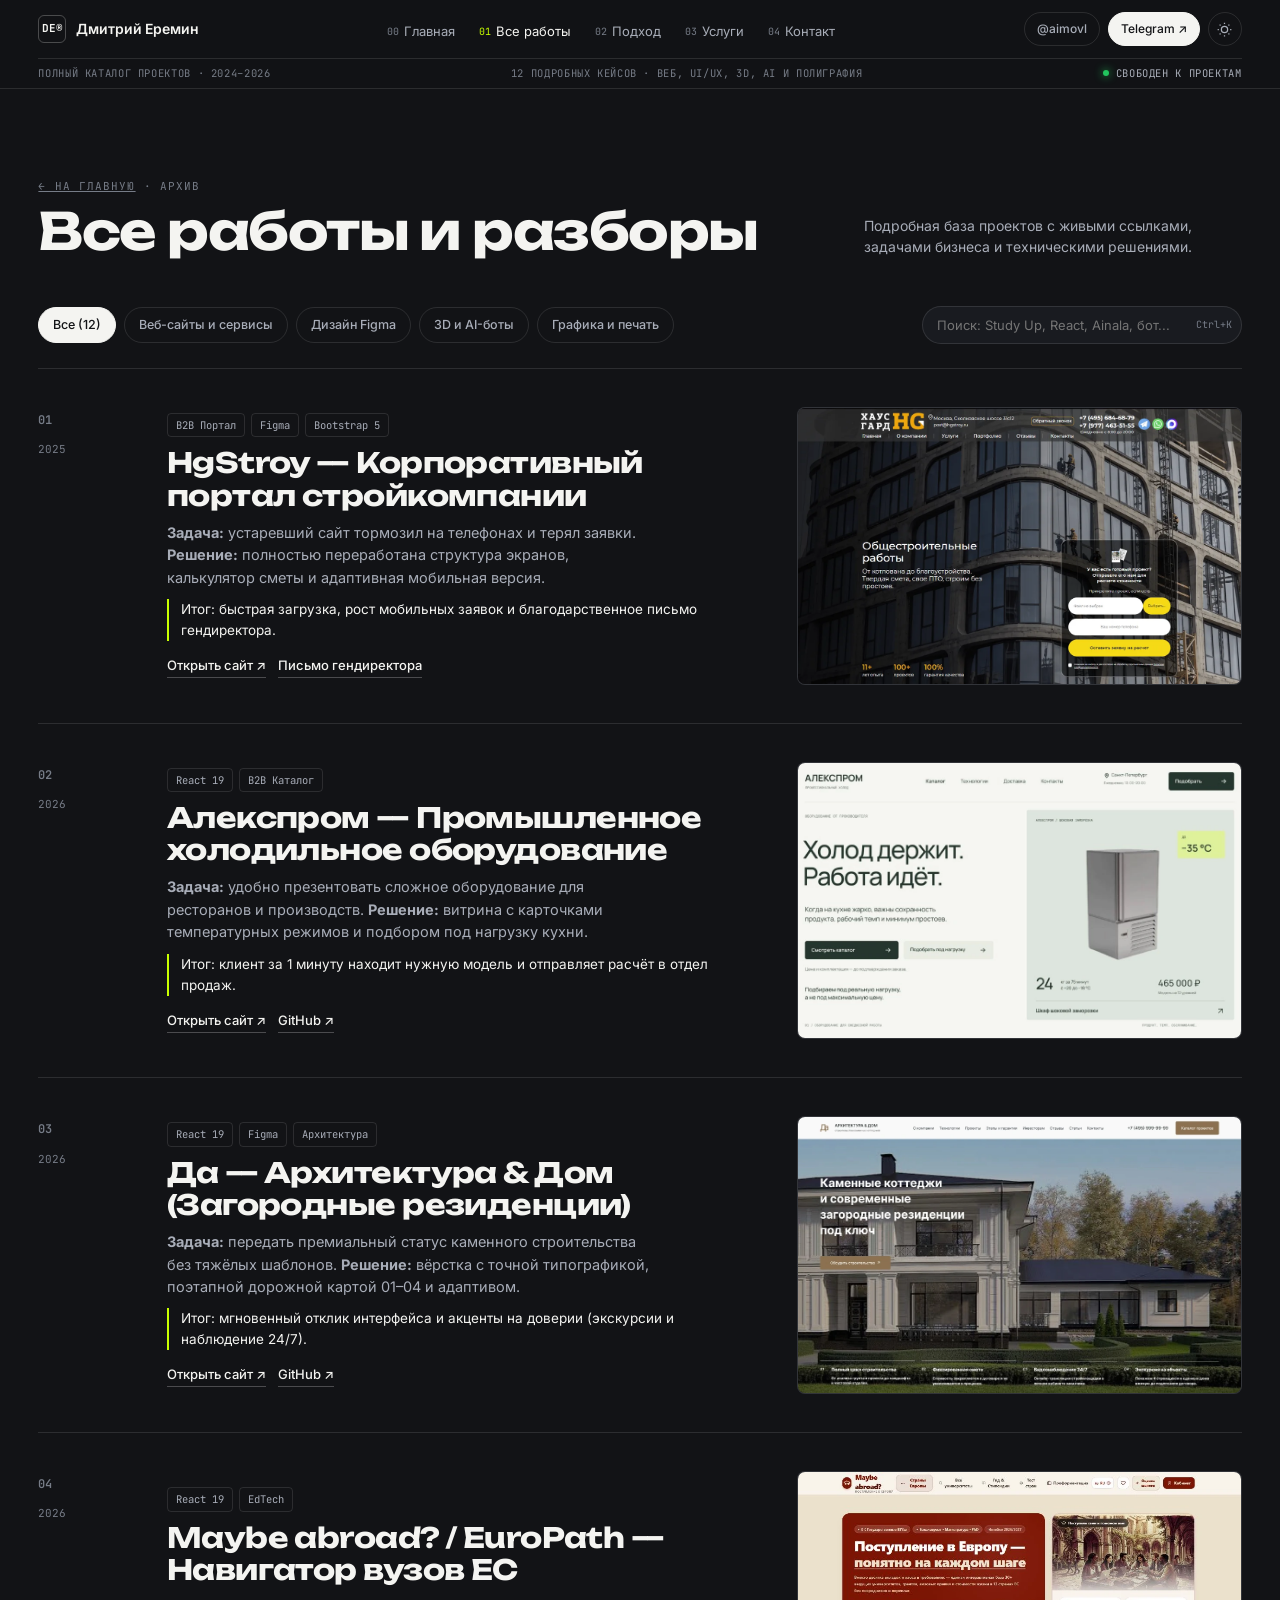
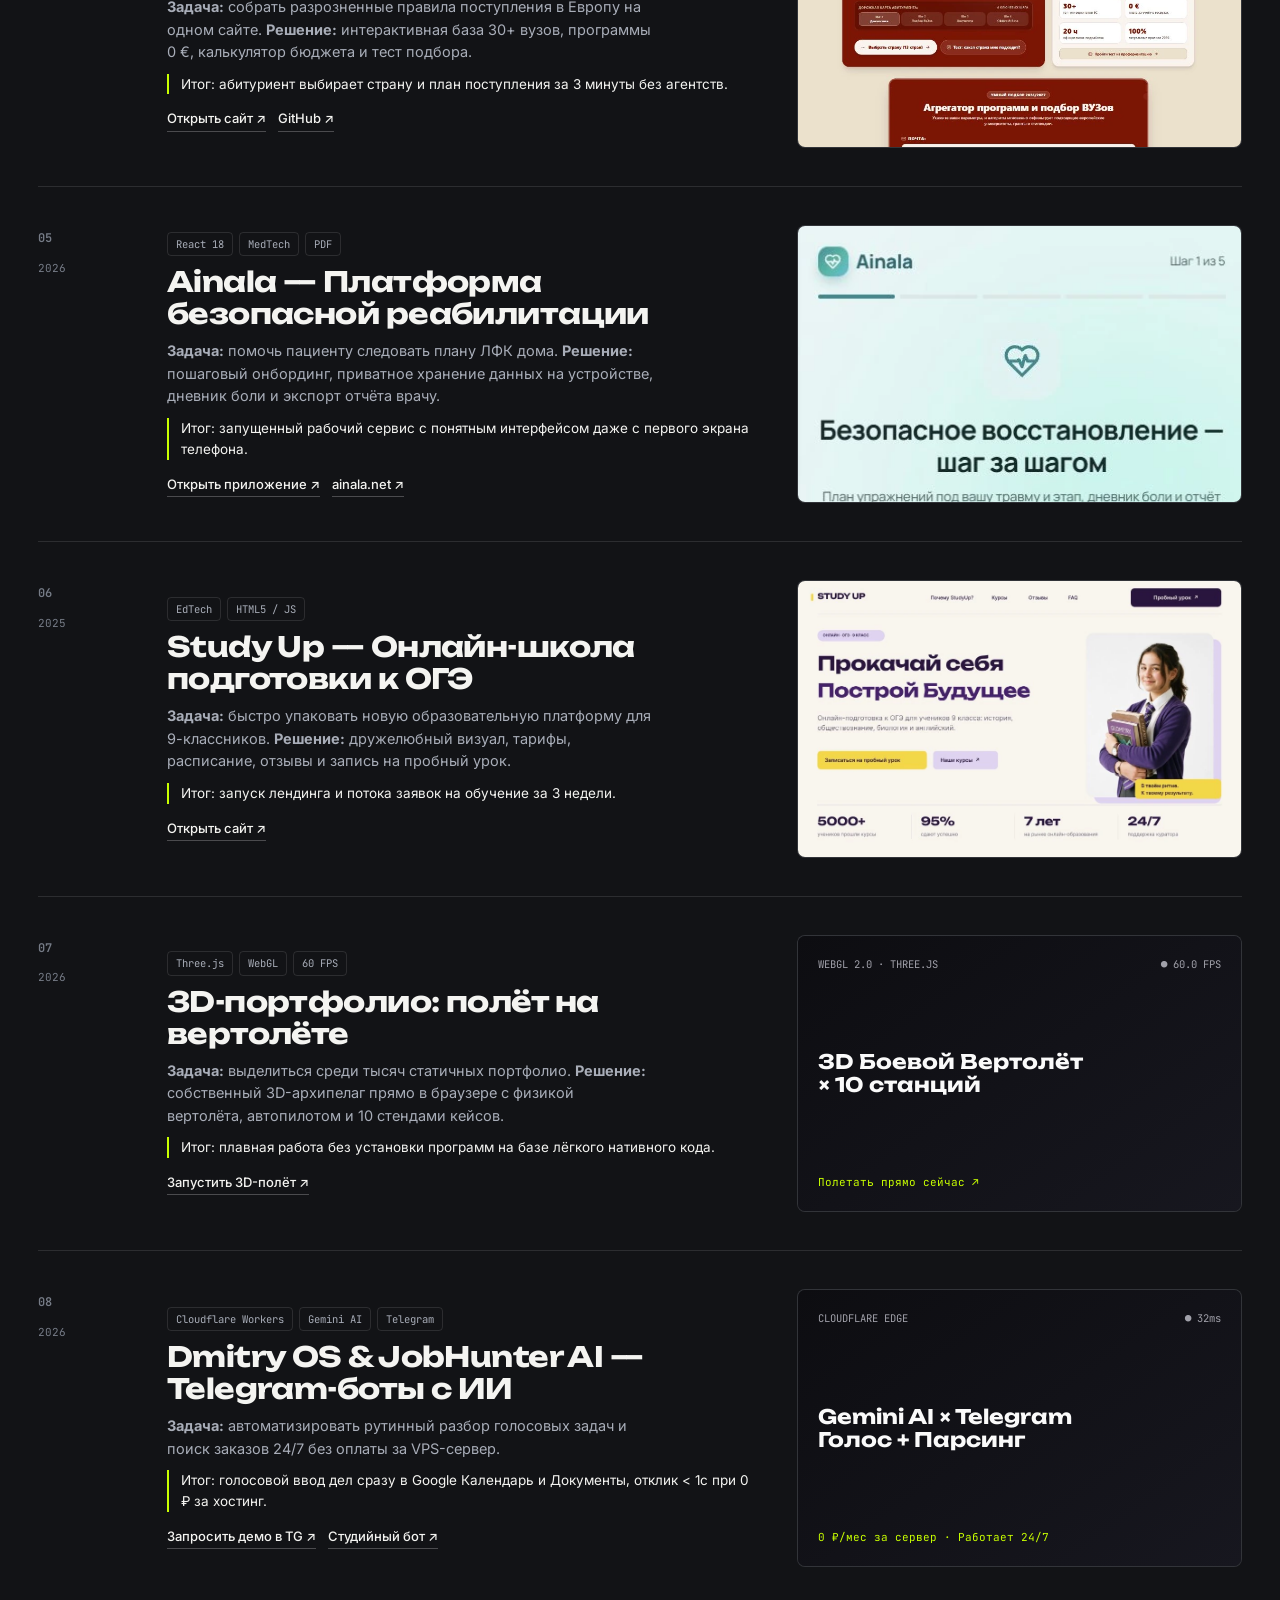
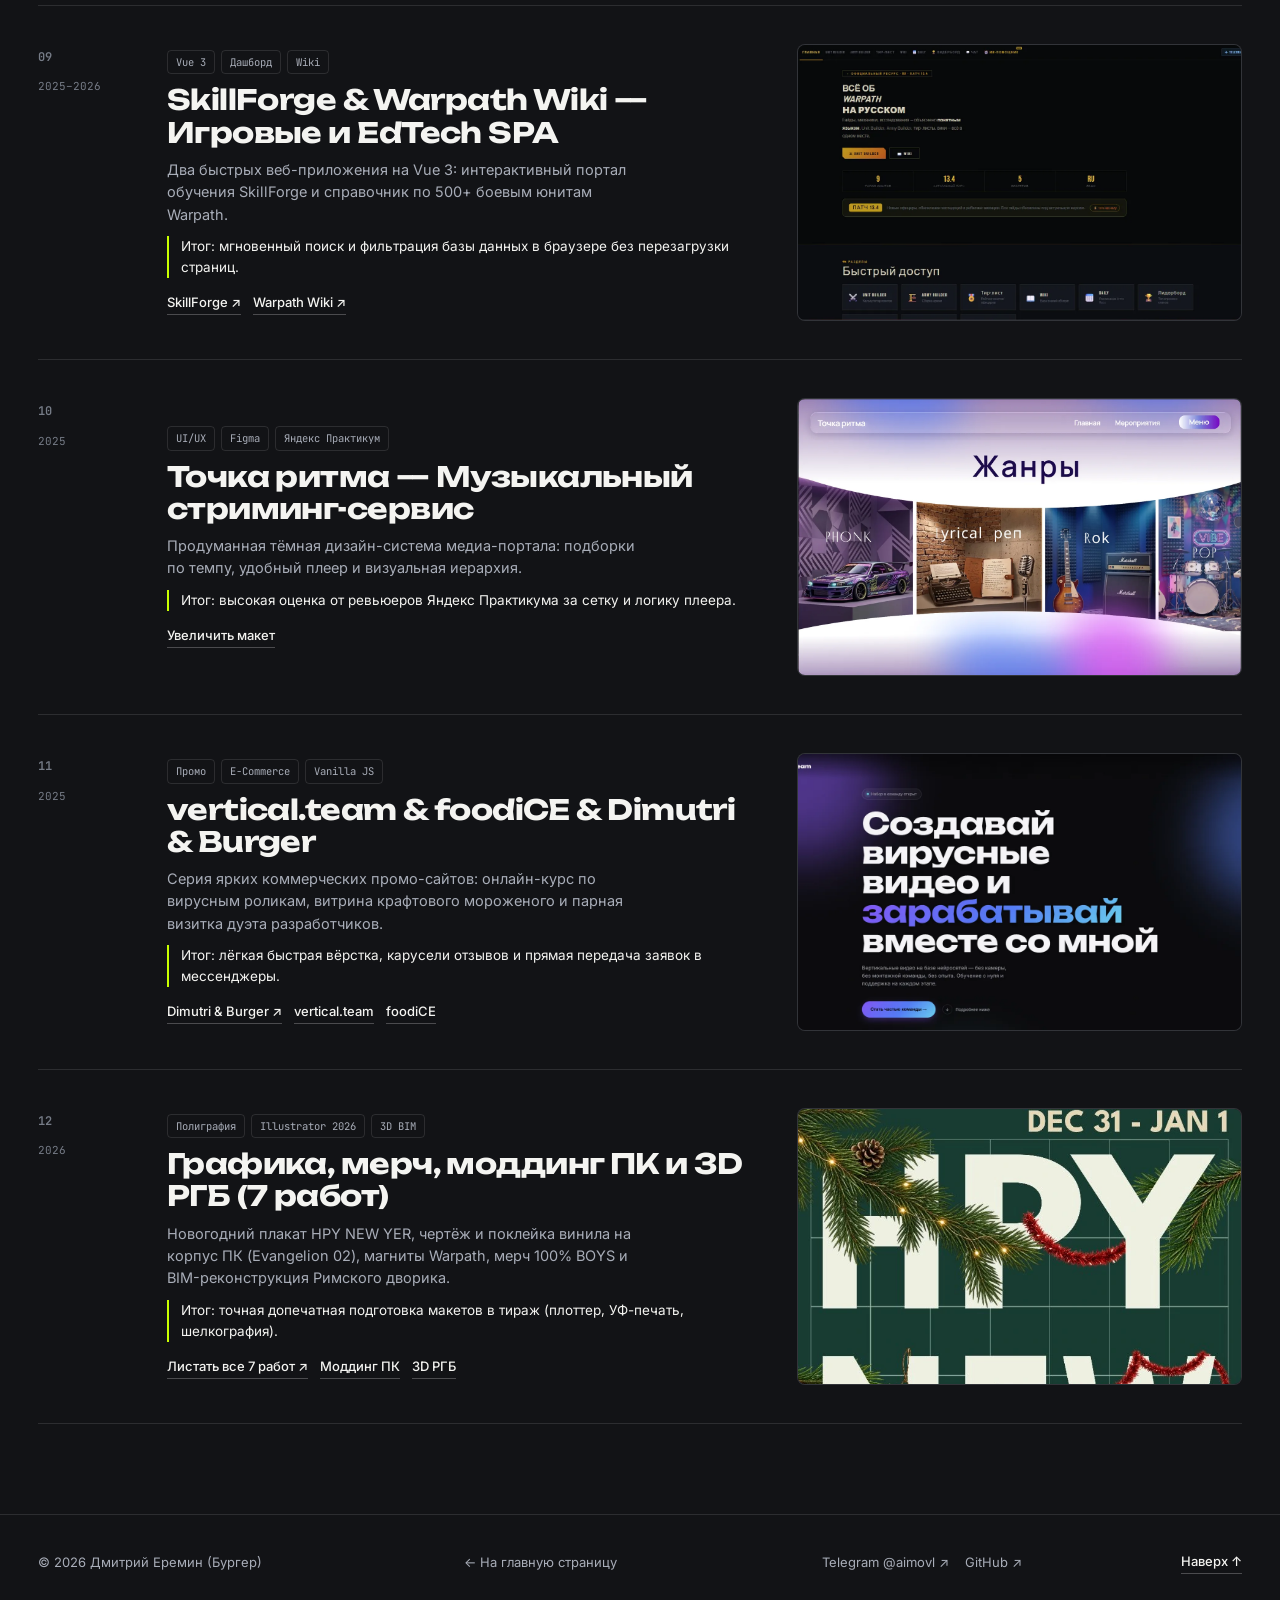
==== works.html @ 3488a788 "feat(v3.2): add works.html archive, fix print gallery pagination, update screenshots, hero portrait " ====
<!DOCTYPE html>
<html lang="ru" data-theme="dark">
<head>
  <meta charset="UTF-8" />
  <meta name="viewport" content="width=device-width, initial-scale=1.0" />
  <title>Все работы и разборы кейсов — Дмитрий Еремин (Бургер)</title>
  <meta name="description" content="Полный архив проектов Дмитрия Еремина: коммерческие сайты, сервисы на React 19 и Vue 3, 3D-портфолио на вертолёте, Telegram-боты, UI/UX в Figma и графика." />
  <meta name="robots" content="index, follow" />
  <link rel="canonical" href="https://228burger228.github.io/DmrytryEremin-PORTFOLIO-burger/works.html" />

  <link rel="icon" type="image/svg+xml" href="favicon.svg" />
  <link rel="preconnect" href="https://fonts.googleapis.com" />
  <link rel="preconnect" href="https://fonts.gstatic.com" crossorigin />
  <link href="https://fonts.googleapis.com/css2?family=Inter:wght@400;500;600;700&family=JetBrains+Mono:wght@400;500;700&family=Unbounded:wght@500;600;700;800&display=swap" rel="stylesheet" />

  <link rel="stylesheet" href="css/tokens.css" />
  <link rel="stylesheet" href="css/base.css" />
  <link rel="stylesheet" href="css/components.css" />
  <link rel="stylesheet" href="css/sections.css" />
</head>
<body>
  <a href="#main-content" class="skip-link">Перейти к проектам</a>

  <header class="site-header">
    <div class="container">
      <div class="header-row-main">
        <a href="index.html" class="brand" aria-label="Дмитрий Еремин — На главную">
          <span class="brand-mark" aria-hidden="true">DE®</span>
          <span>Дмитрий Еремин</span>
        </a>

        <nav aria-label="Навигация архива">
          <ul class="nav-list" id="nav-list" data-open="false">
            <li><a href="index.html" class="nav-link"><span class="nav-link-idx">00</span>Главная</a></li>
            <li><a href="works.html" class="nav-link active"><span class="nav-link-idx">01</span>Все работы</a></li>
            <li><a href="index.html#approach" class="nav-link"><span class="nav-link-idx">02</span>Подход</a></li>
            <li><a href="index.html#formats" class="nav-link"><span class="nav-link-idx">03</span>Услуги</a></li>
            <li><a href="index.html#contact" class="nav-link"><span class="nav-link-idx">04</span>Контакт</a></li>
          </ul>
        </nav>

        <div class="header-actions">
          <button type="button" class="pill-btn" data-copy="@aimovl" data-toast="Telegram @aimovl скопирован" aria-label="Скопировать Telegram @aimovl">
            <span>@aimovl</span>
          </button>
          <a href="https://t.me/aimovl" target="_blank" rel="noopener noreferrer" class="pill-btn pill-btn--solid pill-btn--tg">
            <span>Telegram ↗</span>
          </a>
          <button type="button" id="theme-toggle" class="theme-toggle" aria-label="Переключить тему"></button>
          <button type="button" id="menu-toggle" class="menu-toggle" aria-label="Меню" aria-expanded="false" aria-controls="nav-list">
            <svg width="18" height="18" viewBox="0 0 24 24" fill="none" stroke="currentColor" stroke-width="2" aria-hidden="true"><line x1="3" y1="8" x2="21" y2="8"/><line x1="3" y1="16" x2="21" y2="16"/></svg>
          </button>
        </div>
      </div>

      <div class="header-row-meta" aria-hidden="true">
        <span>Полный каталог проектов · 2024–2026</span>
        <span class="header-meta-hide-sm">12 подробных кейсов · Веб, UI/UX, 3D, AI и полиграфия</span>
        <span class="meta-status"><span class="live-dot"></span>Свободен к проектам</span>
      </div>
    </div>
    <div class="scroll-progress" id="scroll-progress" aria-hidden="true"></div>
  </header>

  <main id="main-content">
    <section class="sec" aria-labelledby="archive-title">
      <div class="container">
        <div class="sec-head">
          <div>
            <span class="sec-eyebrow"><a href="index.html" style="text-decoration: underline;">← На главную</a> · Архив</span>
            <h1 id="archive-title" class="sec-title">Все работы и разборы</h1>
          </div>
          <p class="sec-note">Подробная база проектов с живыми ссылками, задачами бизнеса и техническими решениями.</p>
        </div>

        <div class="cases-controls">
          <div class="filter-bar" role="tablist" aria-label="Фильтр кейсов">
            <button type="button" class="filter-btn active" data-filter="all" role="tab" aria-selected="true">Все (12)</button>
            <button type="button" class="filter-btn" data-filter="web" role="tab" aria-selected="false">Веб-сайты и сервисы</button>
            <button type="button" class="filter-btn" data-filter="ui" role="tab" aria-selected="false">Дизайн Figma</button>
            <button type="button" class="filter-btn" data-filter="ai" role="tab" aria-selected="false">3D и AI-боты</button>
            <button type="button" class="filter-btn" data-filter="print" role="tab" aria-selected="false">Графика и печать</button>
          </div>

          <search class="search-wrap">
            <input type="search" id="case-search" class="search-input" placeholder="Поиск: Study Up, React, Ainala, бот..." aria-label="Поиск по архиву работ" />
            <span class="search-kbd" aria-hidden="true">Ctrl+K</span>
          </search>
        </div>

        <div class="cases-list" id="cases-list">

          <!-- 01 -->
          <article class="case-row" data-cat="web ui">
            <div class="case-num-col"><span class="case-index">01</span><span class="case-year">2025</span></div>
            <div class="case-info">
              <div class="case-badges"><span class="case-tag">B2B Портал</span><span class="case-tag">Figma</span><span class="case-tag">Bootstrap 5</span></div>
              <h2 class="case-title">HgStroy — Корпоративный портал стройкомпании</h2>
              <p class="case-summary"><strong>Задача:</strong> устаревший сайт тормозил на телефонах и терял заявки. <strong>Решение:</strong> полностью переработана структура экранов, калькулятор сметы и адаптивная мобильная версия.</p>
              <p class="case-result">Итог: быстрая загрузка, рост мобильных заявок и благодарственное письмо гендиректора.</p>
              <div class="case-links">
                <a href="https://smr.hgstroy.ru/index.html" target="_blank" rel="noopener noreferrer" class="case-link">Открыть сайт ↗</a>
                <button type="button" class="case-link" data-preview="assets/img/hgstroyblag.webp" data-preview-fallback="assets/img/hgstroyblag.png" data-preview-title="Благодарственное письмо — ООО «Хаус Гард»">Письмо гендиректора</button>
              </div>
            </div>
            <div class="case-media">
              <button type="button" class="case-media-btn" data-preview="assets/img/hgstroy.webp" data-preview-title="HgStroy — B2B Портал"><img src="assets/img/hgstroy.webp" width="1400" height="725" alt="HgStroy" loading="lazy" /></button>
            </div>
          </article>

          <!-- 02 -->
          <article class="case-row" data-cat="web ui">
            <div class="case-num-col"><span class="case-index">02</span><span class="case-year">2026</span></div>
            <div class="case-info">
              <div class="case-badges"><span class="case-tag">React 19</span><span class="case-tag">B2B Каталог</span></div>
              <h2 class="case-title">Алекспром — Промышленное холодильное оборудование</h2>
              <p class="case-summary"><strong>Задача:</strong> удобно презентовать сложное оборудование для ресторанов и производств. <strong>Решение:</strong> витрина с карточками температурных режимов и подбором под нагрузку кухни.</p>
              <p class="case-result">Итог: клиент за 1 минуту находит нужную модель и отправляет расчёт в отдел продаж.</p>
              <div class="case-links">
                <a href="https://228burger228.github.io/Frost/docs/" target="_blank" rel="noopener noreferrer" class="case-link">Открыть сайт ↗</a>
                <a href="https://github.com/228burger228/Frost" target="_blank" rel="noopener noreferrer" class="case-link">GitHub ↗</a>
              </div>
            </div>
            <div class="case-media">
              <button type="button" class="case-media-btn" data-preview="assets/img/frosTscrin.webp" data-preview-title="Алекспром"><img src="assets/img/frosTscrin.webp" width="1024" height="600" alt="Алекспром" loading="lazy" /></button>
            </div>
          </article>

          <!-- 03 -->
          <article class="case-row" data-cat="web ui">
            <div class="case-num-col"><span class="case-index">03</span><span class="case-year">2026</span></div>
            <div class="case-info">
              <div class="case-badges"><span class="case-tag">React 19</span><span class="case-tag">Figma</span><span class="case-tag">Архитектура</span></div>
              <h2 class="case-title">Да — Архитектура &amp; Дом (Загородные резиденции)</h2>
              <p class="case-summary"><strong>Задача:</strong> передать премиальный статус каменного строительства без тяжёлых шаблонов. <strong>Решение:</strong> вёрстка с точной типографикой, поэтапной дорожной картой 01–04 и адаптивом.</p>
              <p class="case-result">Итог: мгновенный отклик интерфейса и акценты на доверии (экскурсии и наблюдение 24/7).</p>
              <div class="case-links">
                <a href="https://228burger228.github.io/cottedj/" target="_blank" rel="noopener noreferrer" class="case-link">Открыть сайт ↗</a>
                <a href="https://github.com/228burger228/cottedj" target="_blank" rel="noopener noreferrer" class="case-link">GitHub ↗</a>
              </div>
            </div>
            <div class="case-media">
              <button type="button" class="case-media-btn" data-preview="assets/img/cottedj.webp" data-preview-title="Да — Архитектура и Дом"><img src="assets/img/cottedj.webp" width="1024" height="655" alt="Да Архитектура и Дом" loading="lazy" /></button>
            </div>
          </article>

          <!-- 04 -->
          <article class="case-row" data-cat="web ui">
            <div class="case-num-col"><span class="case-index">04</span><span class="case-year">2026</span></div>
            <div class="case-info">
              <div class="case-badges"><span class="case-tag">React 19</span><span class="case-tag">EdTech</span></div>
              <h2 class="case-title">Maybe abroad? / EuroPath — Навигатор вузов ЕС</h2>
              <p class="case-summary"><strong>Задача:</strong> собрать разрозненные правила поступления в Европу на одном сайте. <strong>Решение:</strong> интерактивная база 30+ вузов, программы 0 €, калькулятор бюджета и тест подбора.</p>
              <p class="case-result">Итог: абитуриент выбирает страну и план поступления за 3 минуты без агентств.</p>
              <div class="case-links">
                <a href="https://228burger228.github.io/school-333/docs/index.html" target="_blank" rel="noopener noreferrer" class="case-link">Открыть сайт ↗</a>
                <a href="https://github.com/228burger228/school-333" target="_blank" rel="noopener noreferrer" class="case-link">GitHub ↗</a>
              </div>
            </div>
            <div class="case-media">
              <button type="button" class="case-media-btn" data-preview="assets/img/europath.webp" data-preview-title="Maybe abroad? / EuroPath"><img src="assets/img/europath.webp" width="1024" height="520" alt="EuroPath" loading="lazy" /></button>
            </div>
          </article>

          <!-- 05 -->
          <article class="case-row" data-cat="web">
            <div class="case-num-col"><span class="case-index">05</span><span class="case-year">2026</span></div>
            <div class="case-info">
              <div class="case-badges"><span class="case-tag">React 18</span><span class="case-tag">MedTech</span><span class="case-tag">PDF</span></div>
              <h2 class="case-title">Ainala — Платформа безопасной реабилитации</h2>
              <p class="case-summary"><strong>Задача:</strong> помочь пациенту следовать плану ЛФК дома. <strong>Решение:</strong> пошаговый онбординг, приватное хранение данных на устройстве, дневник боли и экспорт отчёта врачу.</p>
              <p class="case-result">Итог: запущенный рабочий сервис с понятным интерфейсом даже с первого экрана телефона.</p>
              <div class="case-links">
                <a href="https://ainala.net/docs/index.html" target="_blank" rel="noopener noreferrer" class="case-link">Открыть приложение ↗</a>
                <a href="https://ainala.net" target="_blank" rel="noopener noreferrer" class="case-link">ainala.net ↗</a>
              </div>
            </div>
            <div class="case-media">
              <button type="button" class="case-media-btn" data-preview="assets/img/ainala.webp" data-preview-title="Ainala"><img src="assets/img/ainala.webp" width="439" height="875" alt="Ainala" loading="lazy" /></button>
            </div>
          </article>

          <!-- 06 -->
          <article class="case-row" data-cat="web ui">
            <div class="case-num-col"><span class="case-index">06</span><span class="case-year">2025</span></div>
            <div class="case-info">
              <div class="case-badges"><span class="case-tag">EdTech</span><span class="case-tag">HTML5 / JS</span></div>
              <h2 class="case-title">Study Up — Онлайн-школа подготовки к ОГЭ</h2>
              <p class="case-summary"><strong>Задача:</strong> быстро упаковать новую образовательную платформу для 9-классников. <strong>Решение:</strong> дружелюбный визуал, тарифы, расписание, отзывы и запись на пробный урок.</p>
              <p class="case-result">Итог: запуск лендинга и потока заявок на обучение за 3 недели.</p>
              <div class="case-links">
                <a href="https://228burger228.github.io/StudyUp/index.html" target="_blank" rel="noopener noreferrer" class="case-link">Открыть сайт ↗</a>
              </div>
            </div>
            <div class="case-media">
              <button type="button" class="case-media-btn" data-preview="assets/img/studyup.webp" data-preview-title="Study Up — Онлайн-школа"><img src="assets/img/studyup.webp" width="1024" height="609" alt="Study Up" loading="lazy" /></button>
            </div>
          </article>

          <!-- 07 -->
          <article class="case-row" data-cat="ai web">
            <div class="case-num-col"><span class="case-index">07</span><span class="case-year">2026</span></div>
            <div class="case-info">
              <div class="case-badges"><span class="case-tag">Three.js</span><span class="case-tag">WebGL</span><span class="case-tag">60 FPS</span></div>
              <h2 class="case-title">3D-портфолио: полёт на вертолёте</h2>
              <p class="case-summary"><strong>Задача:</strong> выделиться среди тысяч статичных портфолио. <strong>Решение:</strong> собственный 3D-архипелаг прямо в браузере с физикой вертолёта, автопилотом и 10 стендами кейсов.</p>
              <p class="case-result">Итог: плавная работа без установки программ на базе лёгкого нативного кода.</p>
              <div class="case-links">
                <a href="https://228burger228.github.io/Game-portfolio/" target="_blank" rel="noopener noreferrer" class="case-link">Запустить 3D-полёт ↗</a>
              </div>
            </div>
            <div class="case-media">
              <a href="https://228burger228.github.io/Game-portfolio/" target="_blank" rel="noopener noreferrer" class="case-spec-card">
                <div class="case-spec-head"><span>WEBGL 2.0 · THREE.JS</span><span>● 60.0 FPS</span></div>
                <div class="case-spec-main">3D Боевой Вертолёт<br>× 10 станций</div>
                <div class="case-spec-foot">Полетать прямо сейчас ↗</div>
              </a>
            </div>
          </article>

          <!-- 08 -->
          <article class="case-row" data-cat="ai">
            <div class="case-num-col"><span class="case-index">08</span><span class="case-year">2026</span></div>
            <div class="case-info">
              <div class="case-badges"><span class="case-tag">Cloudflare Workers</span><span class="case-tag">Gemini AI</span><span class="case-tag">Telegram</span></div>
              <h2 class="case-title">Dmitry OS &amp; JobHunter AI — Telegram-боты с ИИ</h2>
              <p class="case-summary"><strong>Задача:</strong> автоматизировать рутинный разбор голосовых задач и поиск заказов 24/7 без оплаты за VPS-сервер.</p>
              <p class="case-result">Итог: голосовой ввод дел сразу в Google Календарь и Документы, отклик &lt; 1с при 0 ₽ за хостинг.</p>
              <div class="case-links">
                <a href="https://t.me/aimovl" target="_blank" rel="noopener noreferrer" class="case-link">Запросить демо в TG ↗</a>
                <a href="https://t.me/dmitryB_studio_bot" target="_blank" rel="noopener noreferrer" class="case-link">Студийный бот ↗</a>
              </div>
            </div>
            <div class="case-media">
              <div class="case-spec-card">
                <div class="case-spec-head"><span>CLOUDFLARE EDGE</span><span>● 32ms</span></div>
                <div class="case-spec-main">Gemini AI × Telegram<br>Голос + Парсинг</div>
                <div class="case-spec-foot">0 ₽/мес за сервер · Работает 24/7</div>
              </div>
            </div>
          </article>

          <!-- 09 -->
          <article class="case-row" data-cat="web">
            <div class="case-num-col"><span class="case-index">09</span><span class="case-year">2025–2026</span></div>
            <div class="case-info">
              <div class="case-badges"><span class="case-tag">Vue 3</span><span class="case-tag">Дашборд</span><span class="case-tag">Wiki</span></div>
              <h2 class="case-title">SkillForge &amp; Warpath Wiki — Игровые и EdTech SPA</h2>
              <p class="case-summary">Два быстрых веб-приложения на Vue 3: интерактивный портал обучения SkillForge и справочник по 500+ боевым юнитам Warpath.</p>
              <p class="case-result">Итог: мгновенный поиск и фильтрация базы данных в браузере без перезагрузки страниц.</p>
              <div class="case-links">
                <a href="https://228burger228.github.io/SkillForge/" target="_blank" rel="noopener noreferrer" class="case-link">SkillForge ↗</a>
                <a href="https://228burger228.github.io/WarpathYTwiki/index.html" target="_blank" rel="noopener noreferrer" class="case-link">Warpath Wiki ↗</a>
              </div>
            </div>
            <div class="case-media">
              <button type="button" class="case-media-btn" data-preview="assets/img/warpathwikiscrin.webp" data-preview-title="Warpath Wiki на Vue 3"><img src="assets/img/warpathwikiscrin.webp" width="1400" height="719" alt="Warpath Wiki" loading="lazy" /></button>
            </div>
          </article>

          <!-- 10 -->
          <article class="case-row" data-cat="ui">
            <div class="case-num-col"><span class="case-index">10</span><span class="case-year">2025</span></div>
            <div class="case-info">
              <div class="case-badges"><span class="case-tag">UI/UX</span><span class="case-tag">Figma</span><span class="case-tag">Яндекс Практикум</span></div>
              <h2 class="case-title">Точка ритма — Музыкальный стриминг-сервис</h2>
              <p class="case-summary">Продуманная тёмная дизайн-система медиа-портала: подборки по темпу, удобный плеер и визуальная иерархия.</p>
              <p class="case-result">Итог: высокая оценка от ревьюеров Яндекс Практикума за сетку и логику плеера.</p>
              <div class="case-links">
                <button type="button" class="case-link" data-preview="assets/img/tochkaritma.webp" data-preview-title="Точка ритма — UI/UX дизайн">Увеличить макет</button>
              </div>
            </div>
            <div class="case-media">
              <button type="button" class="case-media-btn" data-preview="assets/img/tochkaritma.webp" data-preview-title="Точка ритма — UI/UX дизайн"><img src="assets/img/tochkaritma.webp" width="1400" height="874" alt="Точка ритма" loading="lazy" /></button>
            </div>
          </article>

          <!-- 11 -->
          <article class="case-row" data-cat="web ui">
            <div class="case-num-col"><span class="case-index">11</span><span class="case-year">2025</span></div>
            <div class="case-info">
              <div class="case-badges"><span class="case-tag">Промо</span><span class="case-tag">E-Commerce</span><span class="case-tag">Vanilla JS</span></div>
              <h2 class="case-title">vertical.team &amp; foodiCE &amp; Dimutri &amp; Burger</h2>
              <p class="case-summary">Серия ярких коммерческих промо-сайтов: онлайн-курс по вирусным роликам, витрина крафтового мороженого и парная визитка дуэта разработчиков.</p>
              <p class="case-result">Итог: лёгкая быстрая вёрстка, карусели отзывов и прямая передача заявок в мессенджеры.</p>
              <div class="case-links">
                <a href="https://228burger228.github.io/portfelDD/" target="_blank" rel="noopener noreferrer" class="case-link">Dimutri &amp; Burger ↗</a>
                <button type="button" class="case-link" data-preview="assets/img/verticalteam.webp" data-preview-title="vertical.team">vertical.team</button>
                <button type="button" class="case-link" data-preview="assets/img/foodiCE.webp" data-preview-title="foodiCE — Витрина мороженого">foodiCE</button>
              </div>
            </div>
            <div class="case-media">
              <button type="button" class="case-media-btn" data-preview="assets/img/verticalteam.webp" data-preview-title="vertical.team"><img src="assets/img/verticalteam.webp" width="1400" height="720" alt="vertical.team" loading="lazy" /></button>
            </div>
          </article>

          <!-- 12 -->
          <article class="case-row" data-cat="print">
            <div class="case-num-col"><span class="case-index">12</span><span class="case-year">2026</span></div>
            <div class="case-info">
              <div class="case-badges"><span class="case-tag">Полиграфия</span><span class="case-tag">Illustrator 2026</span><span class="case-tag">3D BIM</span></div>
              <h2 class="case-title">Графика, мерч, моддинг ПК и 3D РГБ (7 работ)</h2>
              <p class="case-summary">Новогодний плакат HPY NEW YER, чертёж и поклейка винила на корпус ПК (Evangelion 02), магниты Warpath, мерч 100% BOYS и BIM-реконструкция Римского дворика.</p>
              <p class="case-result">Итог: точная допечатная подготовка макетов в тираж (плоттер, УФ-печать, шелкография).</p>
              <div class="case-links">
                <button type="button" class="case-link" data-gallery="print" data-gallery-index="0" data-gallery-title="Графика, мерч, моддинг и 3D BIM">Листать все 7 работ ↗</button>
                <button type="button" class="case-link" data-gallery="print" data-gallery-index="1" data-gallery-title="Графика, мерч, моддинг и 3D BIM">Моддинг ПК</button>
                <button type="button" class="case-link" data-gallery="print" data-gallery-index="3" data-gallery-title="Графика, мерч, моддинг и 3D BIM">3D РГБ</button>
              </div>
            </div>
            <div class="case-media">
              <button type="button" class="case-media-btn" data-gallery="print" data-gallery-index="0" data-gallery-title="Графика, мерч, моддинг и 3D BIM"><img src="assets/img/poster_newyear.webp" width="724" height="1024" alt="Новогодний плакат" loading="lazy" /></button>
            </div>
          </article>

        </div>
        <p id="cases-empty" class="empty-cases" hidden>По этому запросу проектов не найдено.</p>
      </div>
    </section>
  </main>

  <footer class="site-footer">
    <div class="container">
      <div class="footer-grid">
        <div>© 2026 Дмитрий Еремин (Бургер)</div>
        <div><a href="index.html">← На главную страницу</a></div>
        <div class="footer-links">
          <a href="https://t.me/aimovl" target="_blank" rel="noopener noreferrer">Telegram @aimovl ↗</a>
          <a href="https://github.com/228burger228" target="_blank" rel="noopener noreferrer">GitHub ↗</a>
        </div>
        <a href="#archive-title" class="case-link">Наверх ↑</a>
      </div>
    </div>
  </footer>

  <dialog id="viewer-dialog" class="ed-dialog" closedby="any" aria-labelledby="viewer-title">
    <div class="dialog-surface">
      <div class="dialog-head">
        <h2 id="viewer-title" class="dialog-title">Просмотр</h2>
        <button type="button" id="viewer-close" class="dialog-close" aria-label="Закрыть">✕</button>
      </div>
      <div class="dialog-media-wrap">
        <img id="viewer-img" src="" alt="" decoding="async" />
      </div>
      <div class="dialog-foot">
        <span id="viewer-caption"></span>
        <div class="dialog-nav">
          <button type="button" id="viewer-prev" class="dialog-step-btn" aria-label="Предыдущий">‹</button>
          <span id="viewer-counter" class="mono">1 / 1</span>
          <button type="button" id="viewer-next" class="dialog-step-btn" aria-label="Следующий">›</button>
        </div>
      </div>
    </div>
  </dialog>

  <div id="ed-toast" class="ed-toast" role="status" aria-live="polite"></div>

  <script src="js/data.js" defer></script>
  <script src="js/app.js" defer></script>
</body>
</html>
---- css/tokens.css ----
/* ═══════════════════════════════════════════════════════════════════════════
   DESIGN TOKENS — Editorial Monochrome Architecture (Dark / Light Parity)
   ═══════════════════════════════════════════════════════════════════════════ */

:root {
  color-scheme: dark light;

  /* Typography */
  --font-display: 'Unbounded', 'Inter', -apple-system, BlinkMacSystemFont, sans-serif;
  --font-sans: 'Inter', -apple-system, BlinkMacSystemFont, 'Segoe UI', sans-serif;
  --font-mono: 'JetBrains Mono', ui-monospace, SFMono-Regular, Menlo, monospace;

  /* Dark Theme (Default — Architectural Slate inspired by Lucas Berghoef) */
  --bg: #121316;
  --bg-elevated: #191b20;
  --bg-panel: #20232a;
  --bg-hover: #262a33;

  --text-primary: #f4f4f1;
  --text-secondary: #a8adb8;
  --text-muted: #767c87;

  --line: rgba(255, 255, 255, 0.11);
  --line-strong: rgba(255, 255, 255, 0.24);

  /* Signal Accent — Inspired by Lucas Berghoef PF3.0 */
  --accent: #c8ff00;
  --accent-ink: #121316;
  --status-ok: #22c55e;
  --status-err: #ef4444;

  --header-bg: rgba(18, 19, 22, 0.9);
  --portrait-tint: rgba(18, 19, 22, 0);

  /* Layout & Radius */
  --container-max: 1320px;
  --gutter: clamp(16px, 3vw, 48px);
  --radius-sm: 4px;
  --radius-md: 8px;
  --radius-lg: 14px;
  --radius-pill: 9999px;

  /* Motion */
  --ease-out: cubic-bezier(0.16, 1, 0.3, 1);
  --dur-fast: 160ms;
  --dur-base: 260ms;
}

[data-theme="light"] {
  color-scheme: light;

  --bg: #f4f4f2;
  --bg-elevated: #ffffff;
  --bg-panel: #ecece8;
  --bg-hover: #e5e5e0;

  --text-primary: #09090b;
  --text-secondary: #52525b;
  --text-muted: #71717a;

  --line: rgba(9, 9, 11, 0.12);
  --line-strong: rgba(9, 9, 11, 0.28);

  --accent: #09090b;
  --accent-ink: #fafafa;

  --header-bg: rgba(244, 244, 242, 0.9);
  --portrait-tint: rgba(244, 244, 242, 0.08);
}
---- css/base.css ----
/* ═══════════════════════════════════════════════════════════════════════════
   BASE & RESET (Cascade Layered — Modern CSS Architecture)
   ═══════════════════════════════════════════════════════════════════════════ */

@layer reset, base, theme, components, sections, utilities;

@layer reset {
  html {
    box-sizing: border-box;
    scroll-behavior: smooth;
    -webkit-font-smoothing: antialiased;
    -moz-osx-font-smoothing: grayscale;
  }

  *,
  *::before,
  *::after {
    box-sizing: inherit;
  }

  body, h1, h2, h3, h4, p, ul, ol, dl, dd, figure {
    margin: 0;
  }

  ul, ol {
    padding: 0;
    list-style: none;
  }

  img, svg, picture {
    display: block;
    max-width: 100%;
  }

  button, input, textarea, select {
    font: inherit;
    color: inherit;
  }

  button {
    background: none;
    border: none;
    padding: 0;
    cursor: pointer;
  }

  a {
    color: inherit;
    text-decoration: none;
  }
}

@layer base {
  body {
    font-family: var(--font-sans);
    font-size: 16px;
    line-height: 1.55;
    color: var(--text-primary);
    background-color: var(--bg);
    overflow-x: hidden;
    transition: background-color var(--dur-base) ease, color var(--dur-base) ease;
  }

  :focus-visible {
    outline: 2px solid var(--accent);
    outline-offset: 3px;
    border-radius: 2px;
  }

  ::selection {
    background-color: var(--accent);
    color: var(--accent-ink);
  }

  .container {
    width: 100%;
    max-width: var(--container-max);
    margin-inline: auto;
    padding-inline: var(--gutter);
  }

  .mono {
    font-family: var(--font-mono);
  }

  .skip-link {
    position: absolute;
    top: -60px;
    left: 16px;
    z-index: 9999;
    background: var(--text-primary);
    color: var(--bg);
    padding: 10px 16px;
    font-size: 13px;
    font-weight: 600;
    border-radius: var(--radius-sm);
  }

  .skip-link:focus {
    top: 16px;
  }

  /* Custom slim scrollbar */
  ::-webkit-scrollbar {
    width: 7px;
    height: 7px;
  }
  ::-webkit-scrollbar-track {
    background: var(--bg);
  }
  ::-webkit-scrollbar-thumb {
    background: var(--line-strong);
    border-radius: var(--radius-pill);
  }
}

@media (prefers-reduced-motion: reduce) {
  html {
    scroll-behavior: auto;
  }
}
---- css/components.css ----
/* ═══════════════════════════════════════════════════════════════════════════
   COMPONENTS — Header Utility Bar, Buttons, Native Dialogs, Toast, Controls
   ═══════════════════════════════════════════════════════════════════════════ */

@layer components {
  /* ─── Two-tier Architectural Header (sokolovski.pro inspired) ──────────── */
  .site-header {
    position: fixed;
    inset-block-start: 0;
    inset-inline: 0;
    z-index: 300;
    background: var(--header-bg);
    backdrop-filter: blur(14px);
    -webkit-backdrop-filter: blur(14px);
    border-bottom: 1px solid var(--line);
  }

  .header-row-main {
    display: flex;
    align-items: center;
    justify-content: space-between;
    gap: 20px;
    height: 58px;
  }

  .brand {
    display: inline-flex;
    align-items: center;
    gap: 10px;
    font-weight: 600;
    font-size: 14px;
    letter-spacing: -0.01em;
    white-space: nowrap;
  }

  .brand-mark {
    display: inline-flex;
    align-items: center;
    justify-content: center;
    width: 28px;
    height: 28px;
    border: 1px solid var(--line-strong);
    border-radius: 6px;
    font-family: var(--font-mono);
    font-size: 11px;
    font-weight: 700;
    letter-spacing: -0.03em;
  }

  .nav-list {
    display: flex;
    align-items: center;
    gap: 24px;
  }

  .nav-link {
    display: inline-flex;
    align-items: center;
    gap: 5px;
    font-size: 13px;
    color: var(--text-secondary);
    transition: color var(--dur-fast) ease;
    white-space: nowrap;
  }

  .nav-link-idx {
    font-family: var(--font-mono);
    font-size: 10px;
    color: var(--text-muted);
  }

  .nav-link:hover,
  .nav-link.active {
    color: var(--text-primary);
  }

  .nav-link.active .nav-link-idx {
    color: var(--accent);
  }

  .header-actions {
    display: flex;
    align-items: center;
    gap: 8px;
    flex-shrink: 0;
  }

  .pill-btn {
    display: inline-flex;
    align-items: center;
    gap: 7px;
    height: 34px;
    padding-inline: 12px;
    border: 1px solid var(--line);
    border-radius: var(--radius-pill);
    background: transparent;
    font-size: 12px;
    font-weight: 500;
    color: var(--text-secondary);
    white-space: nowrap;
    transition: border-color var(--dur-fast) ease, color var(--dur-fast) ease, background-color var(--dur-fast) ease;
  }

  .pill-btn:hover {
    border-color: var(--line-strong);
    color: var(--text-primary);
    background: var(--bg-hover);
  }

  .pill-btn--solid {
    background: var(--text-primary);
    color: var(--bg);
    border-color: var(--text-primary);
  }

  .pill-btn--solid:hover {
    opacity: 0.88;
    background: var(--text-primary);
    color: var(--bg);
  }

  .theme-toggle {
    display: inline-flex;
    align-items: center;
    justify-content: center;
    width: 34px;
    height: 34px;
    border-radius: var(--radius-pill);
    border: 1px solid var(--line);
    color: var(--text-secondary);
    transition: border-color var(--dur-fast) ease, color var(--dur-fast) ease;
  }

  .theme-toggle:hover {
    border-color: var(--line-strong);
    color: var(--text-primary);
  }

  /* Hairline Metadata Sub-row */
  .header-row-meta {
    border-top: 1px solid var(--line);
    height: 30px;
    display: flex;
    align-items: center;
    justify-content: space-between;
    gap: 16px;
    font-family: var(--font-mono);
    font-size: 10.5px;
    letter-spacing: 0.06em;
    text-transform: uppercase;
    color: var(--text-muted);
  }

  .meta-status {
    display: inline-flex;
    align-items: center;
    gap: 7px;
    color: var(--text-secondary);
  }

  .live-dot {
    width: 6px;
    height: 6px;
    border-radius: 50%;
    background: var(--status-ok);
    box-shadow: 0 0 8px var(--status-ok);
  }

  /* Scroll Progress Bar */
  .scroll-progress {
    position: absolute;
    inset-block-end: -1px;
    inset-inline-start: 0;
    width: 100%;
    height: 2px;
    background: var(--accent);
    transform-origin: 0 50%;
    transform: scaleX(0);
    pointer-events: none;
  }

  @media (prefers-reduced-motion: no-preference) {
    @supports (animation-timeline: scroll()) {
      @keyframes grow-progress {
        from { transform: scaleX(0); }
        to { transform: scaleX(1); }
      }
      .scroll-progress {
        animation: grow-progress auto linear;
        animation-timeline: scroll();
      }
    }
  }

  /* Mobile Hamburger */
  .menu-toggle {
    display: none;
    align-items: center;
    justify-content: center;
    width: 36px;
    height: 36px;
    border: 1px solid var(--line);
    border-radius: var(--radius-sm);
    color: var(--text-primary);
  }

  /* Buttons */
  .btn {
    display: inline-flex;
    align-items: center;
    justify-content: center;
    gap: 8px;
    min-height: 44px;
    padding: 0 20px;
    border-radius: var(--radius-pill);
    font-size: 14px;
    font-weight: 500;
    border: 1px solid var(--line-strong);
    transition: transform var(--dur-fast) ease, background-color var(--dur-fast) ease, border-color var(--dur-fast) ease, color var(--dur-fast) ease;
    white-space: nowrap;
  }

  .btn:active {
    transform: scale(0.97);
  }

  .btn-accent {
    background: var(--accent);
    color: var(--accent-ink);
    border-color: var(--accent);
    font-weight: 600;
  }

  .btn-accent:hover {
    filter: brightness(0.94);
  }

  .btn-outline {
    background: transparent;
    color: var(--text-primary);
    border-color: var(--line-strong);
  }

  .btn-outline:hover {
    background: var(--bg-hover);
    border-color: var(--text-primary);
  }

  /* Rotating Circular Stamp (Lucas Berghoef signature) */
  .stamp-badge {
    position: relative;
    width: 96px;
    height: 96px;
    border-radius: 50%;
    background: var(--accent);
    color: var(--accent-ink);
    display: grid;
    place-items: center;
    flex-shrink: 0;
    transition: transform var(--dur-base) var(--ease-out);
  }

  .stamp-badge:hover {
    transform: scale(1.06);
  }

  .stamp-badge-text {
    font-family: var(--font-mono);
    font-size: 10px;
    font-weight: 700;
    letter-spacing: 0.08em;
    text-transform: uppercase;
    text-align: center;
    line-height: 1.2;
  }

  @media (prefers-reduced-motion: no-preference) {
    .stamp-ring {
      position: absolute;
      inset: 5px;
      border: 1px dashed currentColor;
      border-radius: 50%;
      opacity: 0.45;
      animation: spinSlow 18s linear infinite;
    }
    @keyframes spinSlow {
      to { transform: rotate(360deg); }
    }
  }

  /* Native <dialog> Modals */
  dialog.ed-dialog {
    margin: auto;
    padding: 0;
    border: none;
    background: transparent;
    color: var(--text-primary);
    max-width: 100vw;
    max-height: 100vh;
    overflow: visible;
    opacity: 0;
    transition-property: opacity, transform, display, overlay;
    transition-duration: 0.25s;
    transition-timing-function: var(--ease-out);
    transition-behavior: allow-discrete;
  }

  @media (prefers-reduced-motion: no-preference) {
    dialog.ed-dialog {
      transform: translateY(14px) scale(0.98);
    }
  }

  dialog.ed-dialog:modal {
    overscroll-behavior: contain;
  }

  dialog.ed-dialog::backdrop {
    background-color: rgba(0, 0, 0, 0);
    backdrop-filter: blur(0px);
    overflow: hidden;
    overscroll-behavior: contain;
    transition-property: background-color, backdrop-filter, display, overlay;
    transition-duration: 0.25s;
    transition-behavior: allow-discrete;
  }

  :is(dialog.ed-dialog[open]):where(:not([data-closing])) {
    opacity: 1;
  }

  @starting-style {
    :is(dialog.ed-dialog[open]):where(:not([data-closing])) {
      opacity: 0;
    }
  }

  @media (prefers-reduced-motion: no-preference) {
    :is(dialog.ed-dialog[open]):where(:not([data-closing])) {
      transform: translateY(0) scale(1);
    }
    @starting-style {
      :is(dialog.ed-dialog[open]):where(:not([data-closing])) {
        transform: translateY(14px) scale(0.98);
      }
    }
  }

  :is(dialog.ed-dialog[open]):where(:not([data-closing]))::backdrop {
    background-color: rgba(0, 0, 0, 0.82);
    backdrop-filter: blur(10px);
  }

  @starting-style {
    :is(dialog.ed-dialog[open]):where(:not([data-closing]))::backdrop {
      background-color: rgba(0, 0, 0, 0);
      backdrop-filter: blur(0px);
    }
  }

  .dialog-surface {
    width: min(980px, 94vw);
    max-height: 90vh;
    background: var(--bg-elevated);
    border: 1px solid var(--line-strong);
    border-radius: var(--radius-lg);
    overflow: hidden;
    display: flex;
    flex-direction: column;
    box-shadow: 0 28px 70px rgba(0, 0, 0, 0.65);
  }

  .dialog-head {
    display: flex;
    align-items: center;
    justify-content: space-between;
    gap: 16px;
    padding: 14px 20px;
    border-bottom: 1px solid var(--line);
  }

  .dialog-title {
    font-size: 15px;
    font-weight: 600;
  }

  .dialog-close {
    width: 36px;
    height: 36px;
    border: 1px solid var(--line);
    border-radius: var(--radius-sm);
    display: grid;
    place-items: center;
    color: var(--text-secondary);
    transition: border-color var(--dur-fast) ease, color var(--dur-fast) ease;
  }

  .dialog-close:hover {
    border-color: var(--text-primary);
    color: var(--text-primary);
  }

  .dialog-media-wrap {
    background: #050507;
    display: grid;
    place-items: center;
    padding: 16px;
    min-height: 260px;
    max-height: 68vh;
    overflow: auto;
    touch-action: pan-y;
  }

  .dialog-media-wrap img {
    max-height: 64vh;
    width: auto;
    object-fit: contain;
    border-radius: var(--radius-sm);
  }

  .dialog-foot {
    display: flex;
    align-items: center;
    justify-content: space-between;
    gap: 16px;
    padding: 12px 20px;
    border-top: 1px solid var(--line);
    font-size: 13px;
    color: var(--text-secondary);
  }

  .dialog-nav {
    display: inline-flex;
    align-items: center;
    gap: 10px;
    flex-shrink: 0;
  }

  .dialog-step-btn {
    width: 36px;
    height: 36px;
    border: 1px solid var(--line);
    border-radius: var(--radius-sm);
    display: grid;
    place-items: center;
    color: var(--text-primary);
  }

  .dialog-step-btn:hover {
    background: var(--bg-hover);
  }

  /* Toast */
  .ed-toast {
    position: fixed;
    inset-block-end: 24px;
    inset-inline-start: 50%;
    transform: translateX(-50%) translateY(14px);
    z-index: 900;
    padding: 10px 18px;
    border-radius: var(--radius-pill);
    background: var(--text-primary);
    color: var(--bg);
    font-size: 13px;
    font-weight: 500;
    opacity: 0;
    pointer-events: none;
    transition: opacity 0.2s ease, transform 0.24s var(--ease-out);
  }

  .ed-toast.visible {
    opacity: 1;
    transform: translateX(-50%) translateY(0);
  }
}
---- css/sections.css ----
/* ═══════════════════════════════════════════════════════════════════════════
   SECTIONS — Editorial Grid Layout, Hero, Fragments, Case Index, Approach, Contact
   ═══════════════════════════════════════════════════════════════════════════ */

@layer sections {
  main {
    padding-block-start: 88px;
  }

  .sec {
    padding-block: clamp(56px, 7vw, 104px);
    border-bottom: 1px solid var(--line);
  }

  .sec-head {
    display: flex;
    align-items: flex-end;
    justify-content: space-between;
    gap: 24px;
    margin-bottom: clamp(28px, 4vw, 48px);
    flex-wrap: wrap;
  }

  .sec-eyebrow {
    font-family: var(--font-mono);
    font-size: 11px;
    letter-spacing: 0.1em;
    text-transform: uppercase;
    color: var(--text-muted);
    margin-bottom: 10px;
    display: block;
  }

  .sec-title {
    font-family: var(--font-display);
    font-size: clamp(28px, 4vw, 52px);
    font-weight: 700;
    line-height: 1.04;
    letter-spacing: -0.03em;
  }

  .sec-note {
    font-size: 14px;
    color: var(--text-secondary);
    max-width: 42ch;
  }

  /* ─── 1. HERO COVER (CG.VLADY + Sokolovski + Lucas Berghoef synthesis) ─── */
  .hero {
    position: relative;
    padding-block: clamp(44px, 6vw, 84px) clamp(40px, 5vw, 68px);
    border-bottom: 1px solid var(--line);
    overflow: hidden;
  }

  .hero-canvas {
    position: relative;
    display: grid;
    grid-template-columns: minmax(0, 1fr) minmax(260px, 340px);
    gap: clamp(24px, 4vw, 56px);
    align-items: center;
  }

  .hero-copy {
    min-width: 0;
  }

  .hero-kicker {
    font-family: var(--font-mono);
    font-size: 11px;
    letter-spacing: 0.08em;
    text-transform: uppercase;
    color: var(--text-secondary);
    margin-bottom: 16px;
  }

  .hero-display {
    font-family: var(--font-display);
    font-size: clamp(28px, 5.4vw, 82px);
    font-weight: 800;
    line-height: 0.96;
    letter-spacing: -0.03em;
    text-transform: uppercase;
    margin-bottom: 24px;
  }

  .hero-display-stroke {
    display: block;
    font-weight: 500;
    color: var(--text-secondary);
  }

  .hero-lead {
    font-size: clamp(16px, 1.6vw, 19px);
    line-height: 1.5;
    color: var(--text-secondary);
    max-width: 52ch;
    margin-bottom: 28px;
  }

  .hero-cta-row {
    display: flex;
    align-items: center;
    gap: 14px;
    flex-wrap: wrap;
    margin-bottom: 36px;
  }

  /* Editorial Portrait (Right side — blended cleanly like Sokolovski) */
  .hero-portrait-frame {
    position: relative;
    justify-self: end;
    width: min(380px, 100%);
  }

  .hero-portrait-box {
    position: relative;
    aspect-ratio: 4 / 5;
    border-radius: var(--radius-lg);
    overflow: hidden;
    border: 1px solid var(--line);
    background: var(--bg-elevated);
  }

  .hero-portrait-box::after {
    content: "";
    position: absolute;
    inset: 0;
    background: linear-gradient(to top, rgba(18, 19, 22, 0.42) 0%, transparent 24%);
    pointer-events: none;
  }

  .hero-portrait-img {
    width: 100%;
    height: 100%;
    object-fit: cover;
    object-position: center 15%;
    filter: contrast(1.03);
  }

  .hero-portrait-stamp {
    position: absolute;
    inset-block-end: -14px;
    inset-inline-end: -14px;
    inset-inline-start: auto;
    z-index: 2;
  }

  /* 3-Column Capabilities Matrix (sokolovski.pro signature) */
  .hero-matrix {
    display: grid;
    grid-template-columns: repeat(3, 1fr);
    border-top: 1px solid var(--line);
    padding-top: 22px;
    gap: 24px;
  }

  .matrix-label {
    font-family: var(--font-mono);
    font-size: 10px;
    letter-spacing: 0.1em;
    text-transform: uppercase;
    color: var(--text-muted);
    margin-bottom: 6px;
    display: block;
  }

  .matrix-value {
    font-size: 13.5px;
    line-height: 1.45;
    color: var(--text-primary);
  }

  /* ─── 2. FRAGMENTS VISUAL WALL (sokolovski.pro instant proof strip) ────── */
  .fragments-sec {
    padding-block: 36px;
    border-bottom: 1px solid var(--line);
    background: var(--bg-elevated);
  }

  .fragments-head {
    display: flex;
    align-items: center;
    justify-content: space-between;
    gap: 16px;
    margin-bottom: 18px;
    font-family: var(--font-mono);
    font-size: 11px;
    letter-spacing: 0.08em;
    text-transform: uppercase;
    color: var(--text-muted);
  }

  .fragments-count {
    color: var(--text-primary);
  }

  .fragments-grid {
    display: grid;
    grid-template-columns: repeat(6, 1fr);
    gap: 10px;
  }

  .frag-tile {
    position: relative;
    aspect-ratio: 16 / 11;
    border-radius: var(--radius-sm);
    overflow: hidden;
    border: 1px solid var(--line);
    background: var(--bg);
    transition: transform var(--dur-base) var(--ease-out), border-color var(--dur-fast) ease;
  }

  .frag-tile:hover {
    transform: translateY(-3px);
    border-color: var(--text-primary);
  }

  .frag-tile img {
    width: 100%;
    height: 100%;
    object-fit: cover;
    transition: transform 0.4s var(--ease-out);
  }

  .frag-tile:hover img {
    transform: scale(1.05);
  }

  .frag-cap {
    position: absolute;
    inset-inline: 0;
    inset-block-end: 0;
    padding: 18px 8px 6px;
    background: linear-gradient(to top, rgba(0, 0, 0, 0.85), transparent);
    color: #fafafa;
    font-family: var(--font-mono);
    font-size: 10px;
    white-space: nowrap;
    overflow: hidden;
    text-overflow: ellipsis;
    opacity: 0;
    transition: opacity var(--dur-fast) ease;
  }

  .frag-tile:hover .frag-cap,
  .frag-tile:focus-visible .frag-cap {
    opacity: 1;
  }

  /* ─── 3. CASE INDEX (Lucas Berghoef Split Rows + Filter + Search) ───────── */
  .cases-controls {
    display: flex;
    align-items: center;
    justify-content: space-between;
    gap: 16px;
    margin-bottom: 24px;
    flex-wrap: wrap;
  }

  .filter-bar {
    display: flex;
    flex-wrap: wrap;
    gap: 8px;
  }

  .filter-btn {
    padding: 7px 14px;
    border: 1px solid var(--line);
    border-radius: var(--radius-pill);
    font-size: 12.5px;
    font-weight: 500;
    color: var(--text-secondary);
    transition: border-color var(--dur-fast) ease, background-color var(--dur-fast) ease, color var(--dur-fast) ease;
  }

  .filter-btn:hover {
    border-color: var(--line-strong);
    color: var(--text-primary);
  }

  .filter-btn.active {
    background: var(--text-primary);
    color: var(--bg);
    border-color: var(--text-primary);
  }

  .search-wrap {
    position: relative;
    width: min(320px, 100%);
  }

  .search-input {
    width: 100%;
    height: 38px;
    padding: 0 36px 0 14px;
    border-radius: var(--radius-pill);
    border: 1px solid var(--line);
    background: var(--bg-elevated);
    font-size: 13px;
    color: var(--text-primary);
  }

  .search-input:focus {
    outline: none;
    border-color: var(--text-primary);
  }

  .search-kbd {
    position: absolute;
    inset-inline-end: 10px;
    inset-block-start: 50%;
    transform: translateY(-50%);
    font-family: var(--font-mono);
    font-size: 10px;
    color: var(--text-muted);
    pointer-events: none;
  }

  .cases-list {
    display: flex;
    flex-direction: column;
    border-top: 1px solid var(--line);
  }

  .case-row {
    display: grid;
    grid-template-columns: 90px 1.2fr 0.9fr;
    gap: clamp(16px, 3vw, 40px);
    padding-block: clamp(24px, 3vw, 38px);
    border-bottom: 1px solid var(--line);
    align-items: center;
  }

  .case-row[hidden] {
    display: none;
  }

  .case-num-col {
    align-self: start;
    padding-top: 4px;
  }

  .case-index {
    font-family: var(--font-mono);
    font-size: 12px;
    font-weight: 600;
    color: var(--text-muted);
    display: block;
    margin-bottom: 6px;
  }

  .case-year {
    font-family: var(--font-mono);
    font-size: 11px;
    color: var(--text-muted);
  }

  .case-info {
    display: flex;
    flex-direction: column;
    gap: 10px;
  }

  .case-badges {
    display: flex;
    flex-wrap: wrap;
    gap: 6px;
  }

  .case-tag {
    font-family: var(--font-mono);
    font-size: 10.5px;
    padding: 3px 8px;
    border: 1px solid var(--line);
    border-radius: var(--radius-sm);
    color: var(--text-secondary);
  }

  .case-title {
    font-family: var(--font-display);
    font-size: clamp(20px, 2.3vw, 28px);
    font-weight: 700;
    letter-spacing: -0.02em;
    line-height: 1.15;
  }

  .case-summary {
    font-size: 14.5px;
    color: var(--text-secondary);
    max-width: 54ch;
  }

  .case-result {
    font-size: 13.5px;
    color: var(--text-primary);
    padding-inline-start: 12px;
    border-inline-start: 2px solid var(--accent);
  }

  .case-meta-line {
    font-family: var(--font-mono);
    font-size: 11.5px;
    color: var(--text-muted);
  }

  .case-links {
    display: flex;
    flex-wrap: wrap;
    gap: 12px;
    margin-top: 4px;
  }

  .case-link {
    display: inline-flex;
    align-items: center;
    gap: 5px;
    font-size: 13px;
    font-weight: 500;
    color: var(--text-primary);
    border-bottom: 1px solid var(--line-strong);
    padding-bottom: 2px;
    transition: border-color var(--dur-fast) ease, color var(--dur-fast) ease;
  }

  .case-link:hover {
    border-color: var(--accent);
  }

  .case-media {
    position: relative;
    aspect-ratio: 16 / 10;
    border-radius: var(--radius-md);
    overflow: hidden;
    border: 1px solid var(--line);
    background: var(--bg-elevated);
  }

  .case-media img {
    width: 100%;
    height: 100%;
    object-fit: cover;
    object-position: center top;
    transition: transform 0.5s var(--ease-out);
  }

  .case-row:hover .case-media img {
    transform: scale(1.03);
  }

  .case-media-btn {
    width: 100%;
    height: 100%;
    display: block;
    position: relative;
  }

  /* Custom Code Visual Card inside Case Media (for Three.js / AI / Gov projects) */
  .case-spec-card {
    width: 100%;
    height: 100%;
    padding: 20px;
    display: flex;
    flex-direction: column;
    justify-content: space-between;
    background: linear-gradient(145deg, #0d0d11 0%, #17171f 100%);
    color: #fafafa;
    font-family: var(--font-mono);
  }

  .case-spec-head {
    display: flex;
    justify-content: space-between;
    font-size: 10.5px;
    color: #a1a1aa;
  }

  .case-spec-main {
    font-family: var(--font-display);
    font-size: 20px;
    font-weight: 700;
    line-height: 1.15;
  }

  .case-spec-foot {
    font-size: 11px;
    color: #c8ff00;
  }

  .cases-archive-cta {
    margin-top: 28px;
    padding: 20px 24px;
    border: 1px solid var(--line);
    border-radius: var(--radius-lg);
    background: var(--bg-elevated);
    display: flex;
    align-items: center;
    justify-content: space-between;
    gap: 18px;
    flex-wrap: wrap;
  }

  .cases-archive-copy {
    display: flex;
    flex-direction: column;
    gap: 4px;
  }

  .cases-archive-kicker {
    font-family: var(--font-mono);
    font-size: 11px;
    text-transform: uppercase;
    letter-spacing: 0.08em;
    color: var(--text-muted);
  }

  .cases-archive-title {
    font-size: 16px;
    font-weight: 600;
    color: var(--text-primary);
  }

  .empty-cases {
    padding: 40px 20px;
    text-align: center;
    color: var(--text-secondary);
  }

  /* ─── 4. THREE KEY SKILLS TRIAD + SERVICES GRID ─────────────────────────── */
  .triad-grid {
    display: grid;
    grid-template-columns: repeat(3, 1fr);
    border: 1px solid var(--line);
    border-radius: var(--radius-lg);
    overflow: hidden;
  }

  .triad-cell {
    padding: clamp(24px, 3vw, 36px);
    background: var(--bg-elevated);
  }

  .triad-cell:not(:last-child) {
    border-inline-end: 1px solid var(--line);
  }

  .triad-num {
    font-family: var(--font-mono);
    font-size: 11px;
    color: var(--text-muted);
    margin-bottom: 14px;
    display: block;
  }

  .triad-title {
    font-family: var(--font-display);
    font-size: 22px;
    font-weight: 700;
    margin-bottom: 8px;
  }

  .triad-desc {
    font-size: 14px;
    color: var(--text-secondary);
    margin-bottom: 16px;
  }

  .triad-list {
    display: flex;
    flex-direction: column;
    gap: 6px;
    font-size: 13px;
    color: var(--text-primary);
  }

  .triad-list li::before {
    content: "— ";
    color: var(--text-muted);
  }

  /* ─── 5. PRICING & TRUST DOCUMENT ─────────────────────────────────────── */
  .formats-proof-grid {
    display: grid;
    grid-template-columns: 1.35fr 0.65fr;
    gap: 24px;
    align-items: stretch;
  }

  .formats-table {
    border: 1px solid var(--line);
    border-radius: var(--radius-lg);
    overflow: hidden;
    background: var(--bg-elevated);
  }

  .format-row {
    display: grid;
    grid-template-columns: 1.3fr 0.8fr 0.7fr;
    gap: 16px;
    padding: 20px 24px;
    align-items: center;
  }

  .format-row:not(:last-child) {
    border-bottom: 1px solid var(--line);
  }

  .format-name {
    font-weight: 600;
    font-size: 15px;
    margin-bottom: 3px;
  }

  .format-sub {
    font-size: 13px;
    color: var(--text-secondary);
  }

  .format-price {
    font-family: var(--font-mono);
    font-size: 14px;
    font-weight: 600;
  }

  .format-time {
    font-family: var(--font-mono);
    font-size: 12.5px;
    color: var(--text-muted);
    text-align: end;
  }

  .doc-proof-card {
    border: 1px solid var(--line);
    border-radius: var(--radius-lg);
    background: var(--bg-elevated);
    padding: 22px;
    display: flex;
    flex-direction: column;
    justify-content: space-between;
    gap: 16px;
  }

  .doc-proof-head {
    display: flex;
    align-items: center;
    justify-content: space-between;
    gap: 10px;
    font-family: var(--font-mono);
    font-size: 10.5px;
    text-transform: uppercase;
    letter-spacing: 0.08em;
    color: var(--text-muted);
    padding-bottom: 10px;
    border-bottom: 1px solid var(--line);
  }

  .doc-proof-verified {
    color: var(--status-ok);
  }

  .doc-proof-body {
    display: flex;
    gap: 16px;
    align-items: flex-start;
  }

  .doc-thumb-btn {
    width: 96px;
    aspect-ratio: 3 / 4;
    border-radius: var(--radius-sm);
    overflow: hidden;
    border: 1px solid var(--line-strong);
    flex-shrink: 0;
    transition: transform var(--dur-fast) ease, border-color var(--dur-fast) ease;
  }

  .doc-thumb-btn:hover {
    transform: translateY(-2px);
    border-color: var(--accent);
  }

  .doc-thumb-btn img {
    width: 100%;
    height: 100%;
    object-fit: cover;
  }

  .doc-meta h3 {
    font-size: 15.5px;
    font-weight: 600;
    margin-bottom: 6px;
  }

  .doc-quote {
    font-size: 13px;
    line-height: 1.45;
    color: var(--text-secondary);
    padding-inline-start: 10px;
    border-inline-start: 2px solid var(--accent);
    margin-bottom: 12px;
  }

  .doc-actions {
    display: flex;
    gap: 12px;
    flex-wrap: wrap;
  }

  .doc-proof-foot {
    padding-top: 10px;
    border-top: 1px dashed var(--line);
    font-family: var(--font-mono);
    font-size: 11px;
    color: var(--text-muted);
  }

  /* ─── 6. FAQ (<details>) ───────────────────────────────────────────────── */
  .faq-wrap {
    max-width: 820px;
    border-top: 1px solid var(--line);
  }

  .faq-row {
    border-bottom: 1px solid var(--line);
  }

  .faq-summary {
    list-style: none;
    display: flex;
    align-items: center;
    justify-content: space-between;
    gap: 16px;
    padding-block: 18px;
    font-size: 15.5px;
    font-weight: 500;
    cursor: pointer;
  }

  .faq-summary::-webkit-details-marker {
    display: none;
  }

  .faq-plus {
    font-family: var(--font-mono);
    font-size: 18px;
    color: var(--text-muted);
    transition: transform var(--dur-fast) ease;
  }

  .faq-row[open] .faq-plus {
    transform: rotate(45deg);
    color: var(--text-primary);
  }

  .faq-body {
    padding-bottom: 18px;
    font-size: 14px;
    color: var(--text-secondary);
    max-width: 68ch;
  }

  /* ─── 7. CONTACT & EXPRESS BRIEF (Lucas Berghoef GET IN TOUCH) ────────── */
  .contact-grid {
    display: grid;
    grid-template-columns: 1fr 1fr;
    gap: clamp(28px, 4vw, 64px);
    align-items: start;
  }

  .contact-display {
    font-family: var(--font-display);
    font-size: clamp(34px, 5vw, 64px);
    font-weight: 800;
    line-height: 0.98;
    letter-spacing: -0.03em;
    margin-bottom: 16px;
  }

  .brief-picker-label {
    font-family: var(--font-mono);
    font-size: 11px;
    text-transform: uppercase;
    letter-spacing: 0.08em;
    color: var(--text-muted);
    margin-bottom: 10px;
    display: block;
  }

  .brief-chips {
    display: flex;
    flex-wrap: wrap;
    gap: 8px;
    margin-bottom: 20px;
  }

  .brief-chip {
    padding: 8px 14px;
    border-radius: var(--radius-pill);
    border: 1px solid var(--line);
    font-size: 13px;
    color: var(--text-secondary);
    transition: all var(--dur-fast) ease;
  }

  .brief-chip.active {
    background: var(--text-primary);
    color: var(--bg);
    border-color: var(--text-primary);
  }

  .contact-cta-group {
    display: flex;
    flex-wrap: wrap;
    gap: 10px;
    margin-bottom: 14px;
  }

  .contact-form {
    display: flex;
    flex-direction: column;
    gap: 14px;
    padding: 24px;
    border: 1px solid var(--line);
    border-radius: var(--radius-lg);
    background: var(--bg-elevated);
  }

  .field-label {
    font-size: 12.5px;
    font-weight: 500;
    margin-bottom: 5px;
    display: block;
  }

  .field-input {
    width: 100%;
    min-height: 46px;
    padding: 10px 14px;
    border-radius: var(--radius-sm);
    border: 1px solid var(--line);
    background: var(--bg);
    color: var(--text-primary);
    font-size: max(1rem, 1em);
  }

  .field-input:focus {
    outline: none;
    border-color: var(--text-primary);
  }

  .field-input:user-invalid {
    border-color: var(--status-err);
  }

  textarea.field-input {
    min-height: 110px;
    resize: vertical;
  }

  .form-status {
    font-size: 13px;
    min-height: 20px;
  }

  .form-status.ok { color: var(--status-ok); }
  .form-status.err { color: var(--status-err); }

  /* ─── FOOTER ──────────────────────────────────────────────────────────── */
  .site-footer {
    padding-block: 36px;
  }

  .footer-grid {
    display: grid;
    grid-template-columns: 1.2fr 1fr 1fr auto;
    gap: 24px;
    align-items: center;
    font-size: 13px;
    color: var(--text-secondary);
  }

  .footer-links {
    display: flex;
    gap: 16px;
    flex-wrap: wrap;
  }

  .footer-links a:hover {
    color: var(--text-primary);
  }

  /* ─── RESPONSIVE (Down to 360px cleanly) ──────────────────────────────── */
  @media (max-width: 1024px) {
    .fragments-grid {
      grid-template-columns: repeat(4, 1fr);
    }
    .case-row {
      grid-template-columns: 72px 1fr 0.9fr;
    }
    .formats-proof-grid {
      grid-template-columns: 1fr;
    }
  }

  @media (max-width: 820px) {
    .nav-list {
      position: fixed;
      inset-block-start: 88px;
      inset-inline: 0;
      flex-direction: column;
      align-items: flex-start;
      gap: 0;
      background: var(--bg);
      border-bottom: 1px solid var(--line);
      max-height: 0;
      overflow: hidden;
      transition: max-height 0.25s ease;
    }

    .nav-list[data-open="true"] {
      max-height: 320px;
    }

    .nav-list li {
      width: 100%;
      border-top: 1px solid var(--line);
    }

    .nav-link {
      width: 100%;
      padding: 14px var(--gutter);
      font-size: 15px;
    }

    .menu-toggle {
      display: inline-flex;
    }

    .hero-canvas,
    .triad-grid,
    .contact-grid,
    .footer-grid {
      grid-template-columns: minmax(0, 1fr);
    }

    .hero-portrait-frame {
      justify-self: start;
      width: min(290px, 100%);
    }

    .hero-portrait-stamp {
      width: 80px;
      height: 80px;
      inset-block-end: -10px;
      inset-inline-start: auto;
      inset-inline-end: 6px;
    }

    .hero-matrix {
      grid-template-columns: minmax(0, 1fr);
      gap: 14px;
    }

    .triad-cell:not(:last-child) {
      border-inline-end: none;
      border-bottom: 1px solid var(--line);
    }

    .case-row {
      grid-template-columns: minmax(0, 1fr);
      gap: 14px;
    }

    .format-row {
      grid-template-columns: minmax(0, 1fr);
      gap: 6px;
    }

    .format-time {
      text-align: start;
    }
  }

  @media (max-width: 600px) {
    .header-row-main {
      gap: 10px;
    }
    .header-row-meta {
      font-size: 9.5px;
    }
    .header-meta-hide-sm {
      display: none;
    }
    .fragments-grid {
      grid-template-columns: repeat(2, minmax(0, 1fr));
    }
    .header-actions .pill-btn--tg {
      display: none;
    }
  }

  @media (max-width: 440px) {
    .header-actions .pill-btn--copy {
      display: none;
    }
    .hero-display {
      font-size: 27px;
    }
    .btn {
      max-width: 100%;
      white-space: normal;
      text-align: center;
      padding: 10px 16px;
      font-size: 13px;
    }
    .doc-proof-body {
      flex-direction: column;
    }
  }
}
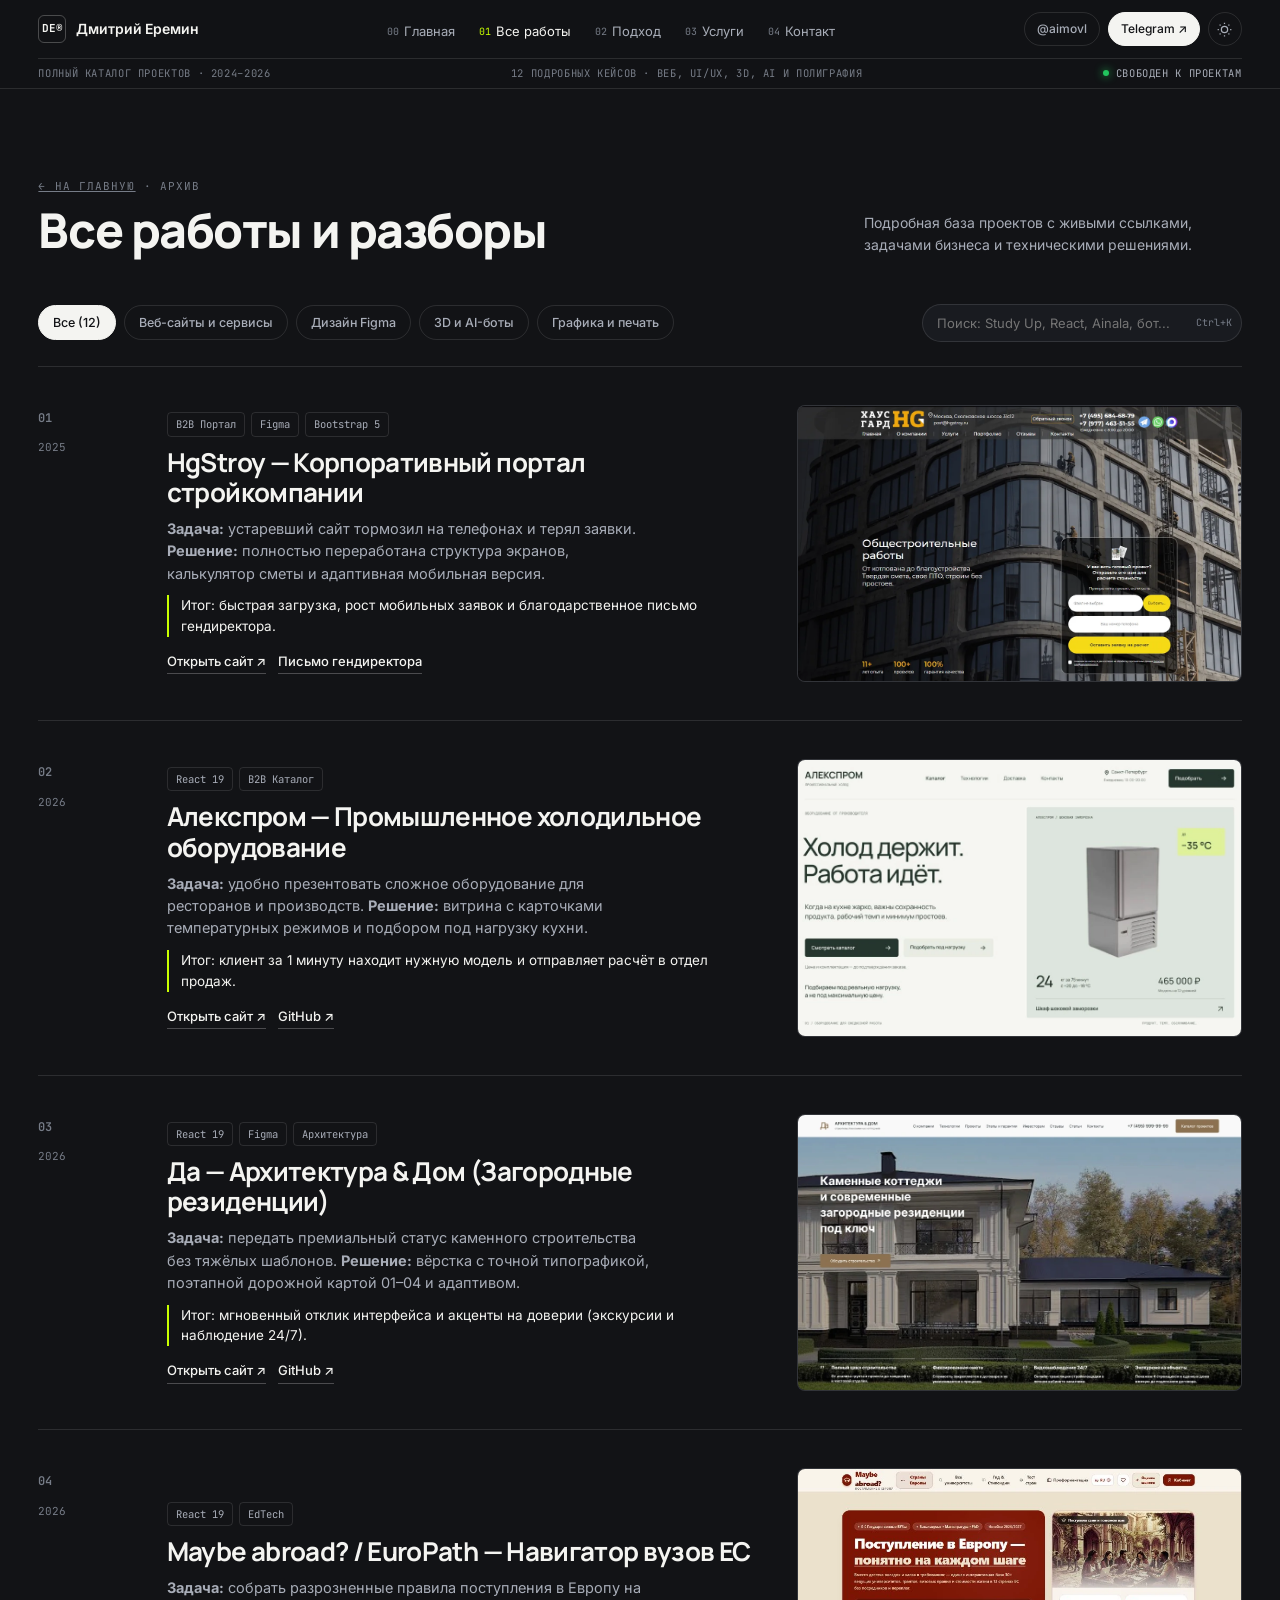
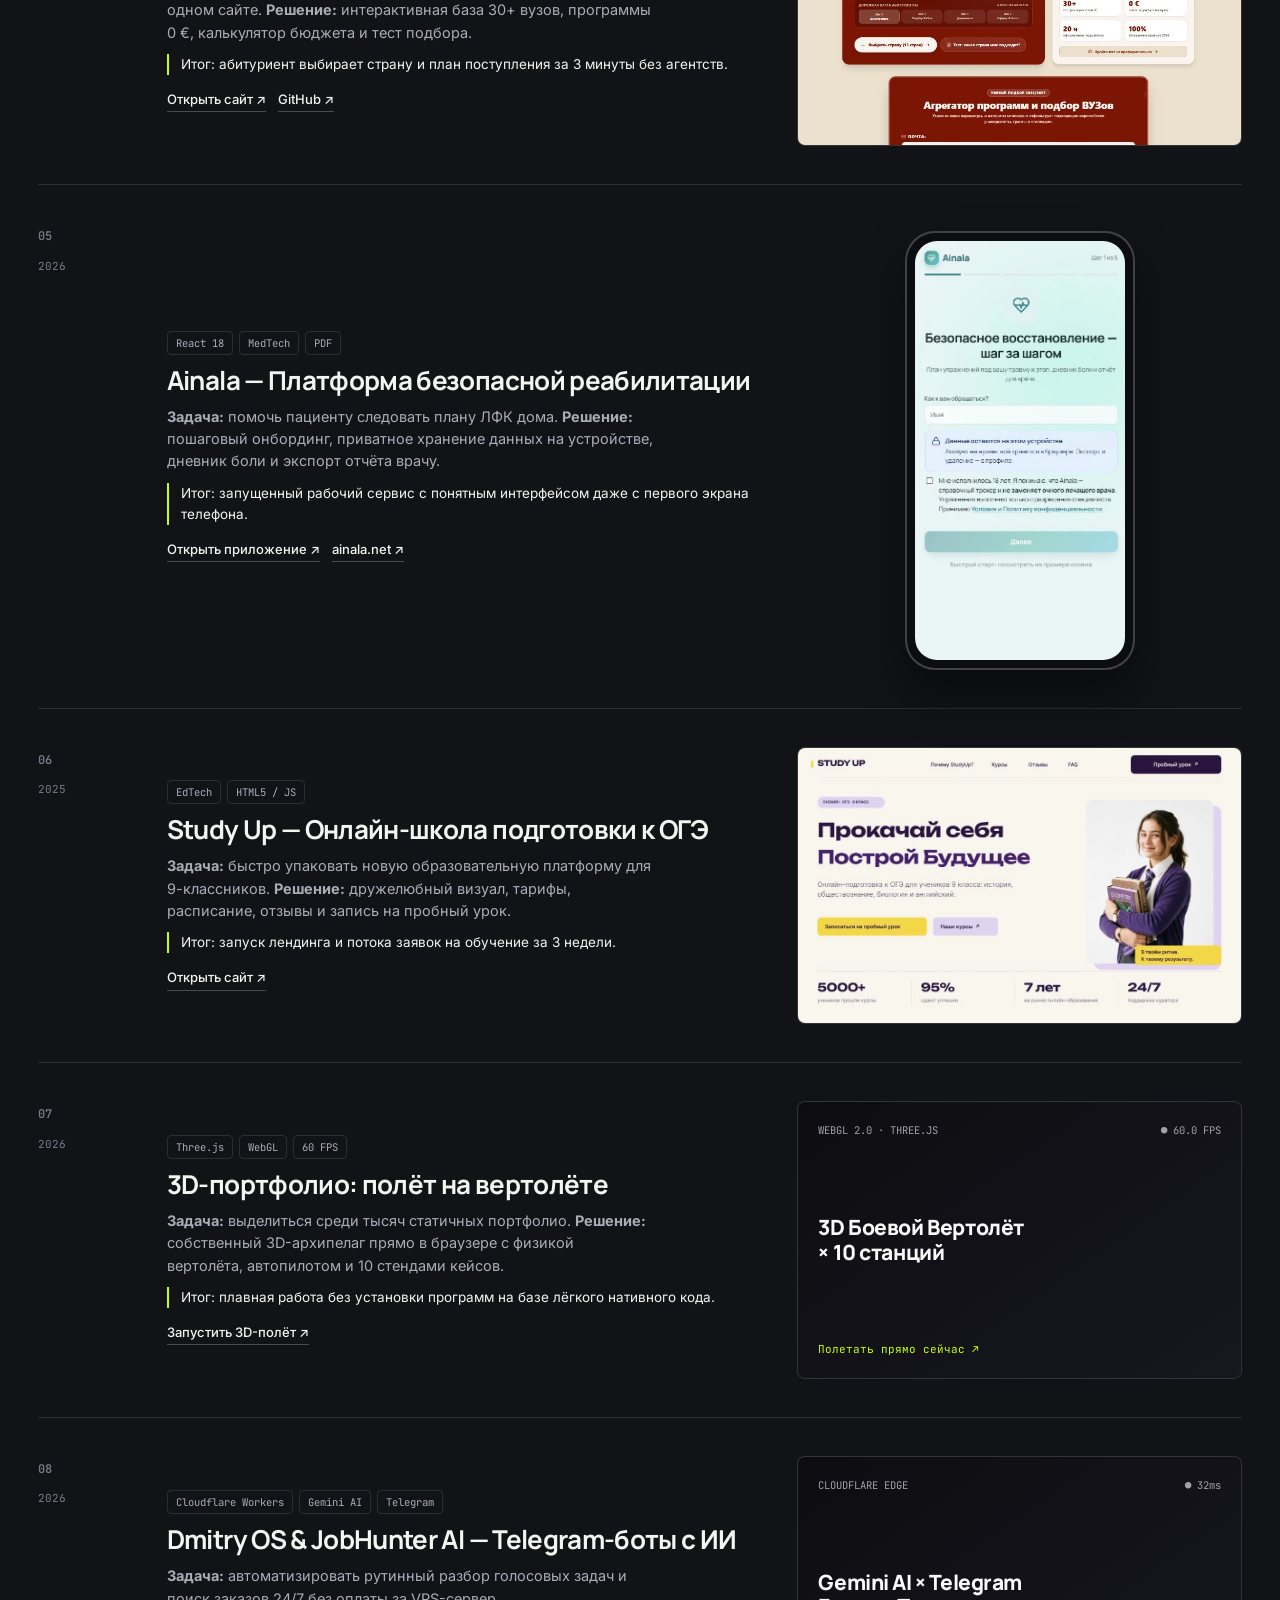
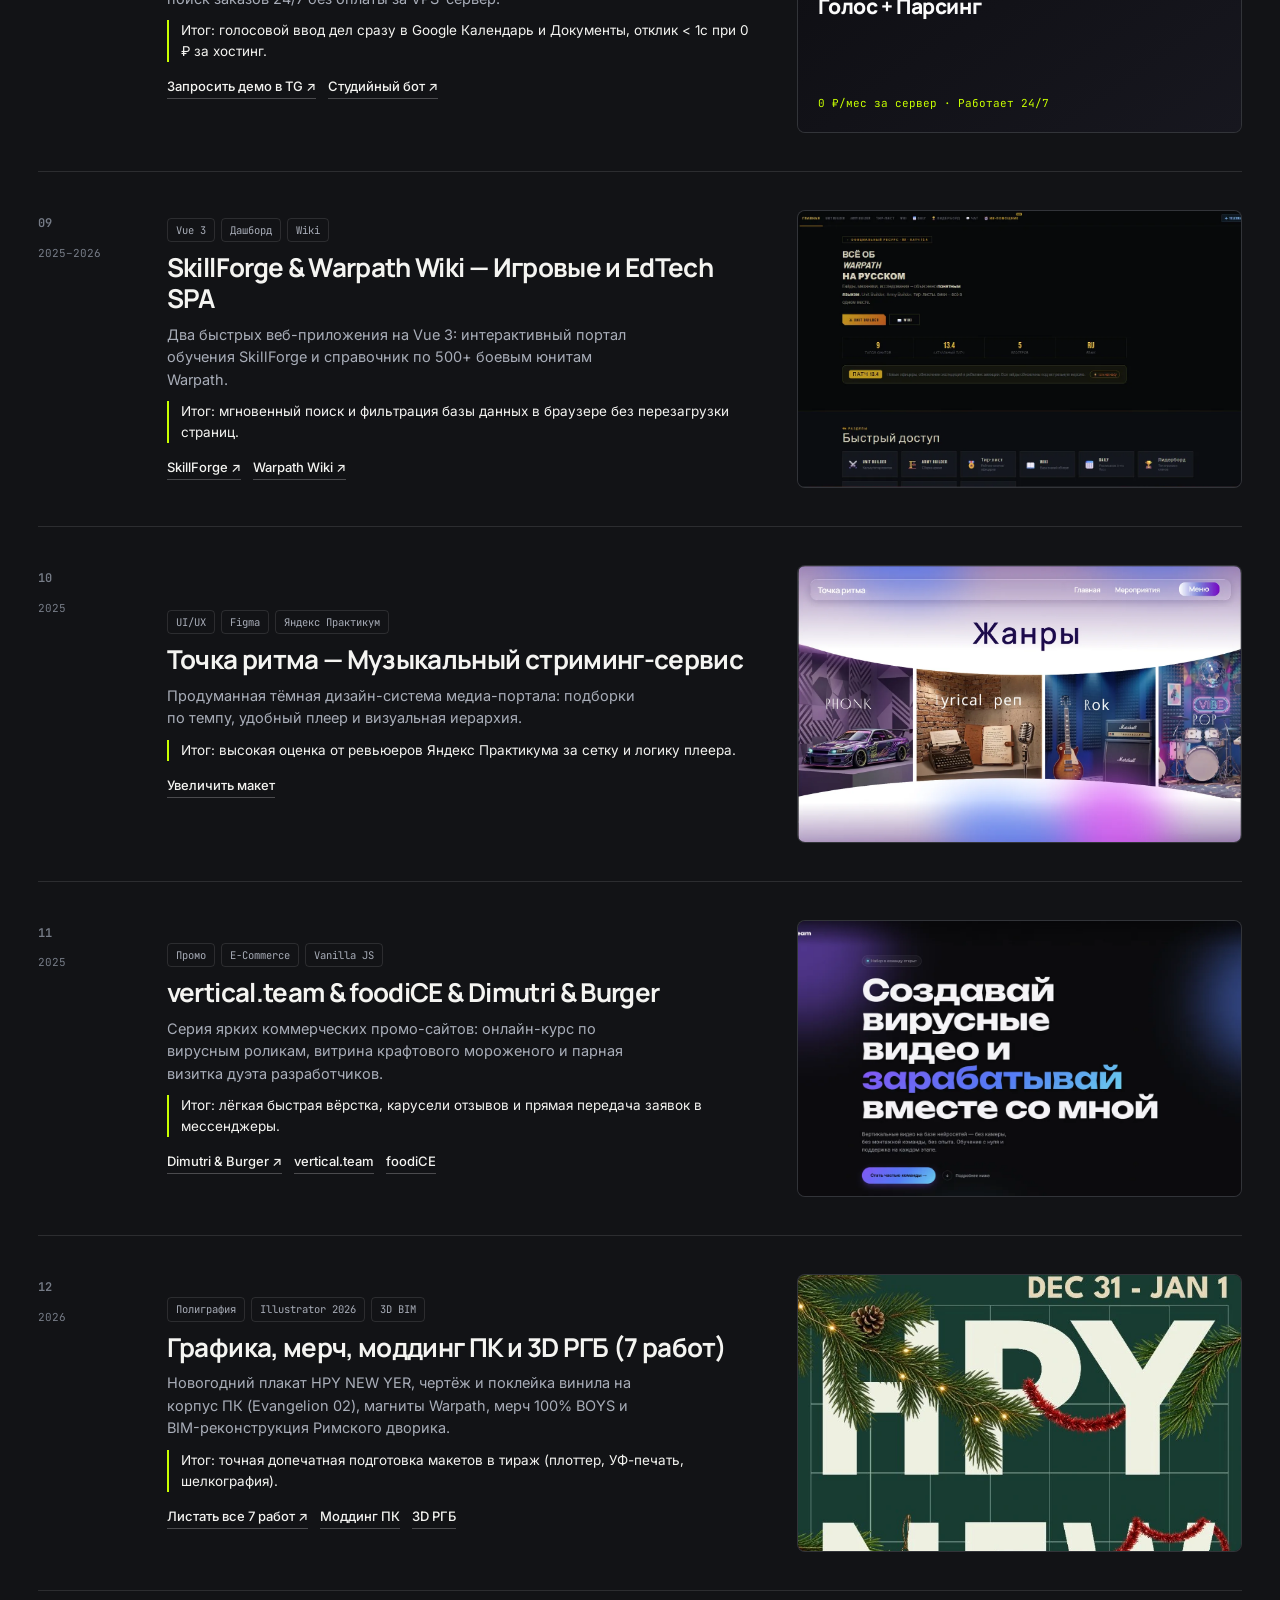
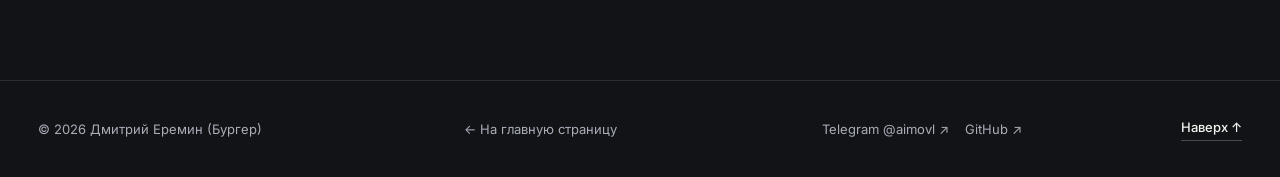
==== commit 5abe5fee: "feat(v4): add Bento showcase with browser and iPhone mockups, Desktop/Mobile switch and Manrope typo" ====
--- a/works.html
+++ b/works.html
@@ -11,7 +11,7 @@
   <link rel="icon" type="image/svg+xml" href="favicon.svg" />
   <link rel="preconnect" href="https://fonts.googleapis.com" />
   <link rel="preconnect" href="https://fonts.gstatic.com" crossorigin />
-  <link href="https://fonts.googleapis.com/css2?family=Inter:wght@400;500;600;700&family=JetBrains+Mono:wght@400;500;700&family=Unbounded:wght@500;600;700;800&display=swap" rel="stylesheet" />
+  <link href="https://fonts.googleapis.com/css2?family=Inter:wght@400;500;600;700&family=JetBrains+Mono:wght@400;500;700&family=Manrope:wght@500;600;700;800&family=Unbounded:wght@500;600;700;800&display=swap" rel="stylesheet" />
 
   <link rel="stylesheet" href="css/tokens.css" />
   <link rel="stylesheet" href="css/base.css" />
@@ -175,8 +175,8 @@
                 <a href="https://ainala.net" target="_blank" rel="noopener noreferrer" class="case-link">ainala.net ↗</a>
               </div>
             </div>
-            <div class="case-media">
-              <button type="button" class="case-media-btn" data-preview="assets/img/ainala.webp" data-preview-title="Ainala"><img src="assets/img/ainala.webp" width="439" height="875" alt="Ainala" loading="lazy" /></button>
+            <div class="phone-stage">
+              <button type="button" class="iphone-frame" data-preview="assets/img/ainala.webp" data-preview-title="Ainala" aria-label="Увеличить экран Ainala"><img src="assets/img/ainala.webp" width="439" height="875" alt="Ainala" loading="lazy" /></button>
             </div>
           </article>
 
--- a/css/tokens.css
+++ b/css/tokens.css
@@ -6,7 +6,8 @@
   color-scheme: dark light;
 
   /* Typography */
-  --font-display: 'Unbounded', 'Inter', -apple-system, BlinkMacSystemFont, sans-serif;
+  --font-display: 'Unbounded', 'Manrope', sans-serif;
+  --font-heading: 'Manrope', 'Inter', -apple-system, BlinkMacSystemFont, sans-serif;
   --font-sans: 'Inter', -apple-system, BlinkMacSystemFont, 'Segoe UI', sans-serif;
   --font-mono: 'JetBrains Mono', ui-monospace, SFMono-Regular, Menlo, monospace;
 
--- a/css/sections.css
+++ b/css/sections.css
@@ -32,10 +32,10 @@
   }
 
   .sec-title {
-    font-family: var(--font-display);
-    font-size: clamp(28px, 4vw, 52px);
-    font-weight: 700;
-    line-height: 1.04;
+    font-family: var(--font-heading);
+    font-size: clamp(30px, 3.8vw, 48px);
+    font-weight: 800;
+    line-height: 1.06;
     letter-spacing: -0.03em;
   }
 
@@ -378,11 +378,11 @@
   }
 
   .case-title {
-    font-family: var(--font-display);
-    font-size: clamp(20px, 2.3vw, 28px);
+    font-family: var(--font-heading);
+    font-size: clamp(20px, 2.2vw, 26px);
     font-weight: 700;
-    letter-spacing: -0.02em;
-    line-height: 1.15;
+    letter-spacing: -0.025em;
+    line-height: 1.18;
   }
 
   .case-summary {
@@ -476,15 +476,213 @@
   }
 
   .case-spec-main {
-    font-family: var(--font-display);
-    font-size: 20px;
-    font-weight: 700;
-    line-height: 1.15;
+    font-family: var(--font-heading);
+    font-size: 21px;
+    font-weight: 800;
+    letter-spacing: -0.02em;
+    line-height: 1.16;
   }
 
   .case-spec-foot {
     font-size: 11px;
     color: #c8ff00;
+  }
+
+  /* ─── 3B. BENTO SHOWCASE + DEVICE FRAMES ───────────────────────────────── */
+  .bento-showcase {
+    display: grid;
+    grid-template-columns: repeat(12, minmax(0, 1fr));
+    gap: 18px;
+    margin-bottom: 32px;
+  }
+
+  .bento-card {
+    background: var(--bg-elevated);
+    border: 1px solid var(--line);
+    border-radius: var(--radius-lg);
+    padding: clamp(20px, 2.5vw, 30px);
+    display: flex;
+    flex-direction: column;
+    justify-content: space-between;
+    gap: 20px;
+    overflow: hidden;
+  }
+
+  .bento-card[hidden] {
+    display: none;
+  }
+
+  .bento-hero {
+    grid-column: span 12;
+    display: grid;
+    grid-template-columns: minmax(0, 0.95fr) minmax(0, 1.25fr);
+    gap: clamp(20px, 3vw, 40px);
+    align-items: center;
+  }
+
+  .bento-wide {
+    grid-column: span 7;
+  }
+
+  .bento-phone {
+    grid-column: span 5;
+    background: linear-gradient(160deg, rgba(45, 212, 191, 0.08) 0%, var(--bg-elevated) 65%);
+  }
+
+  .bento-title {
+    font-family: var(--font-heading);
+    font-size: clamp(22px, 2.5vw, 30px);
+    font-weight: 800;
+    letter-spacing: -0.025em;
+    line-height: 1.15;
+    margin-bottom: 10px;
+  }
+
+  .bento-info {
+    display: flex;
+    flex-direction: column;
+    gap: 10px;
+  }
+
+  .device-toggle {
+    display: inline-flex;
+    align-items: center;
+    gap: 2px;
+    padding: 3px;
+    border-radius: var(--radius-pill);
+    background: var(--bg);
+    border: 1px solid var(--line);
+    width: fit-content;
+    margin-top: 2px;
+  }
+
+  .device-toggle-btn {
+    font-family: var(--font-mono);
+    font-size: 10.5px;
+    font-weight: 600;
+    padding: 5px 12px;
+    border-radius: var(--radius-pill);
+    color: var(--text-secondary);
+    transition: background-color var(--dur-fast) ease, color var(--dur-fast) ease;
+  }
+
+  .device-toggle-btn[aria-pressed="true"] {
+    background: var(--accent);
+    color: var(--accent-ink);
+  }
+
+  .browser-stage {
+    display: flex;
+    justify-content: center;
+    align-items: center;
+    width: 100%;
+  }
+
+  .browser-frame {
+    width: 100%;
+    background: var(--bg);
+    border: 1px solid var(--line-strong);
+    border-radius: 12px;
+    overflow: hidden;
+    box-shadow: 0 22px 44px rgba(0, 0, 0, 0.35);
+    transition: max-width 0.32s var(--ease-out), border-radius 0.32s var(--ease-out);
+  }
+
+  .browser-frame.is-mobile {
+    max-width: 240px;
+    border-radius: 26px;
+    border-width: 2px;
+  }
+
+  .browser-frame.is-mobile img {
+    aspect-ratio: 9 / 14;
+    object-position: left top;
+  }
+
+  .browser-bar {
+    height: 28px;
+    background: var(--bg-panel);
+    border-bottom: 1px solid var(--line);
+    display: flex;
+    align-items: center;
+    gap: 6px;
+    padding: 0 12px;
+  }
+
+  .browser-dot {
+    width: 7px;
+    height: 7px;
+    border-radius: 50%;
+    background: var(--line-strong);
+  }
+
+  .browser-url {
+    margin-left: 8px;
+    font-family: var(--font-mono);
+    font-size: 10px;
+    color: var(--text-muted);
+    white-space: nowrap;
+    overflow: hidden;
+    text-overflow: ellipsis;
+  }
+
+  .browser-frame-btn {
+    width: 100%;
+    display: block;
+    overflow: hidden;
+  }
+
+  .browser-frame-btn img {
+    width: 100%;
+    height: auto;
+    display: block;
+  }
+
+  .browser-frame.is-mobile img {
+    aspect-ratio: 9 / 14;
+    object-fit: cover;
+    object-position: center top;
+  }
+
+  .phone-stage {
+    flex: 1;
+    display: flex;
+    justify-content: center;
+    align-items: center;
+    padding-top: 8px;
+  }
+
+  .iphone-frame {
+    width: min(230px, 100%);
+    border-radius: 30px;
+    padding: 8px;
+    background: #0c0d10;
+    border: 2px solid rgba(255, 255, 255, 0.22);
+    box-shadow: 0 24px 48px rgba(0, 0, 0, 0.45);
+    display: block;
+    transition: transform var(--dur-base) var(--ease-out), border-color var(--dur-fast) ease;
+  }
+
+  .iphone-frame:hover {
+    transform: translateY(-3px);
+    border-color: var(--accent);
+  }
+
+  .iphone-frame img {
+    width: 100%;
+    height: auto;
+    border-radius: 22px;
+    display: block;
+  }
+
+  .cases-sub-label {
+    font-family: var(--font-mono);
+    font-size: 11px;
+    letter-spacing: 0.08em;
+    text-transform: uppercase;
+    color: var(--text-muted);
+    margin-bottom: 12px;
+    display: block;
   }
 
   .cases-archive-cta {
@@ -553,9 +751,10 @@
   }
 
   .triad-title {
-    font-family: var(--font-display);
+    font-family: var(--font-heading);
     font-size: 22px;
     font-weight: 700;
+    letter-spacing: -0.02em;
     margin-bottom: 8px;
   }
 
@@ -893,6 +1092,13 @@
   @media (max-width: 1024px) {
     .fragments-grid {
       grid-template-columns: repeat(4, 1fr);
+    }
+    .bento-hero {
+      grid-template-columns: minmax(0, 1fr);
+    }
+    .bento-wide,
+    .bento-phone {
+      grid-column: span 12;
     }
     .case-row {
       grid-template-columns: 72px 1fr 0.9fr;
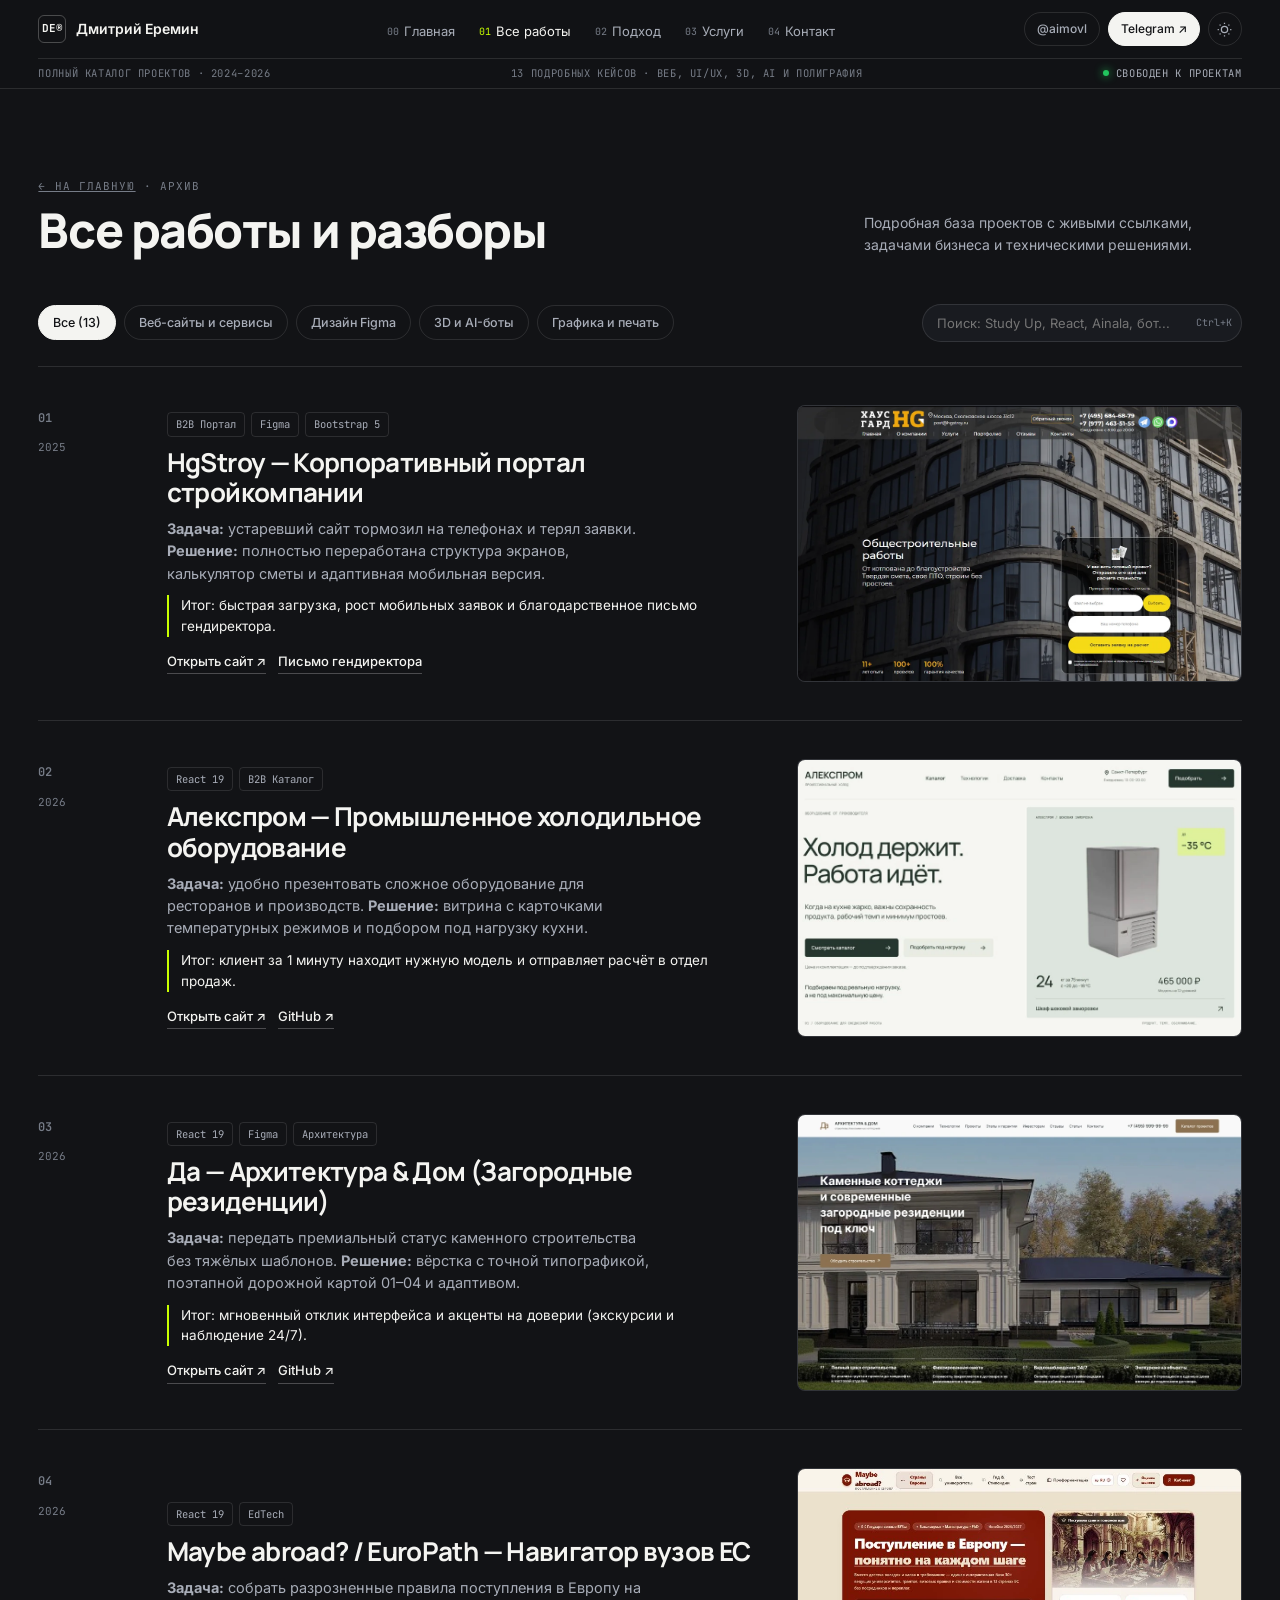
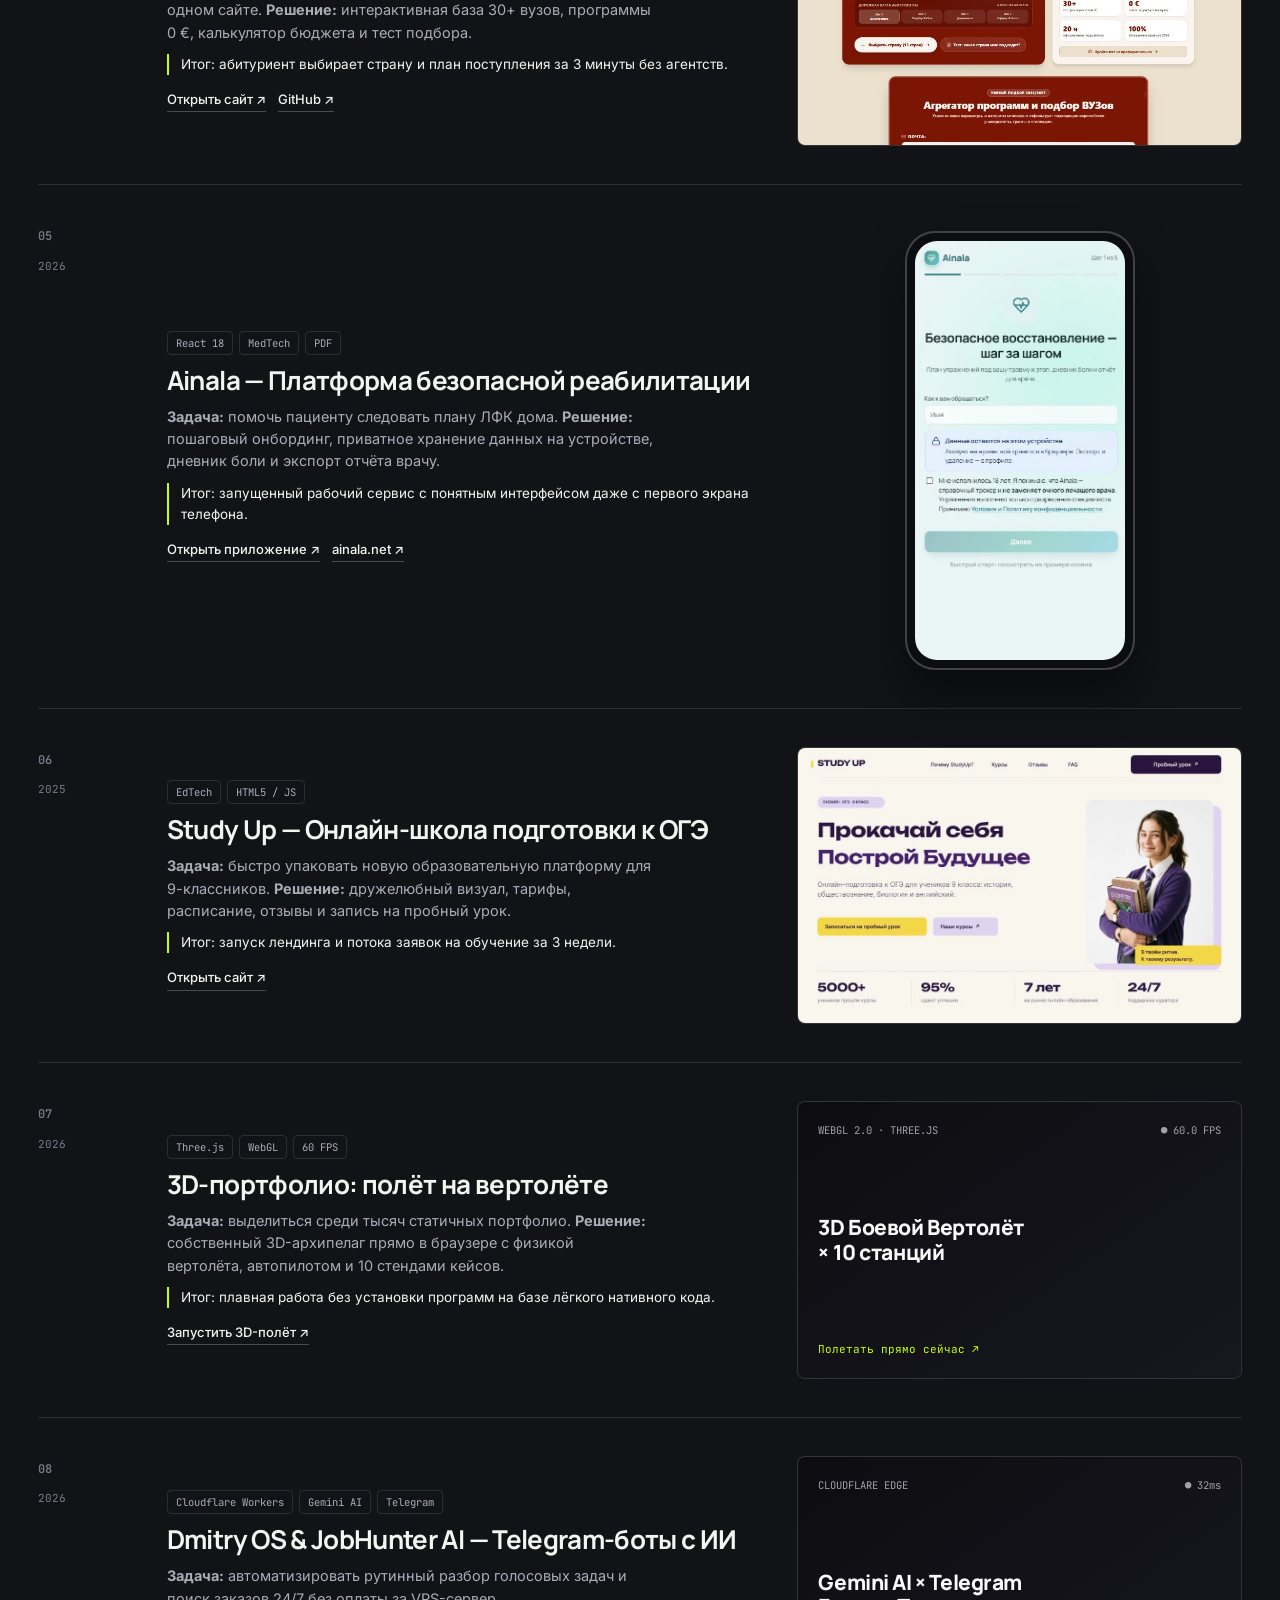
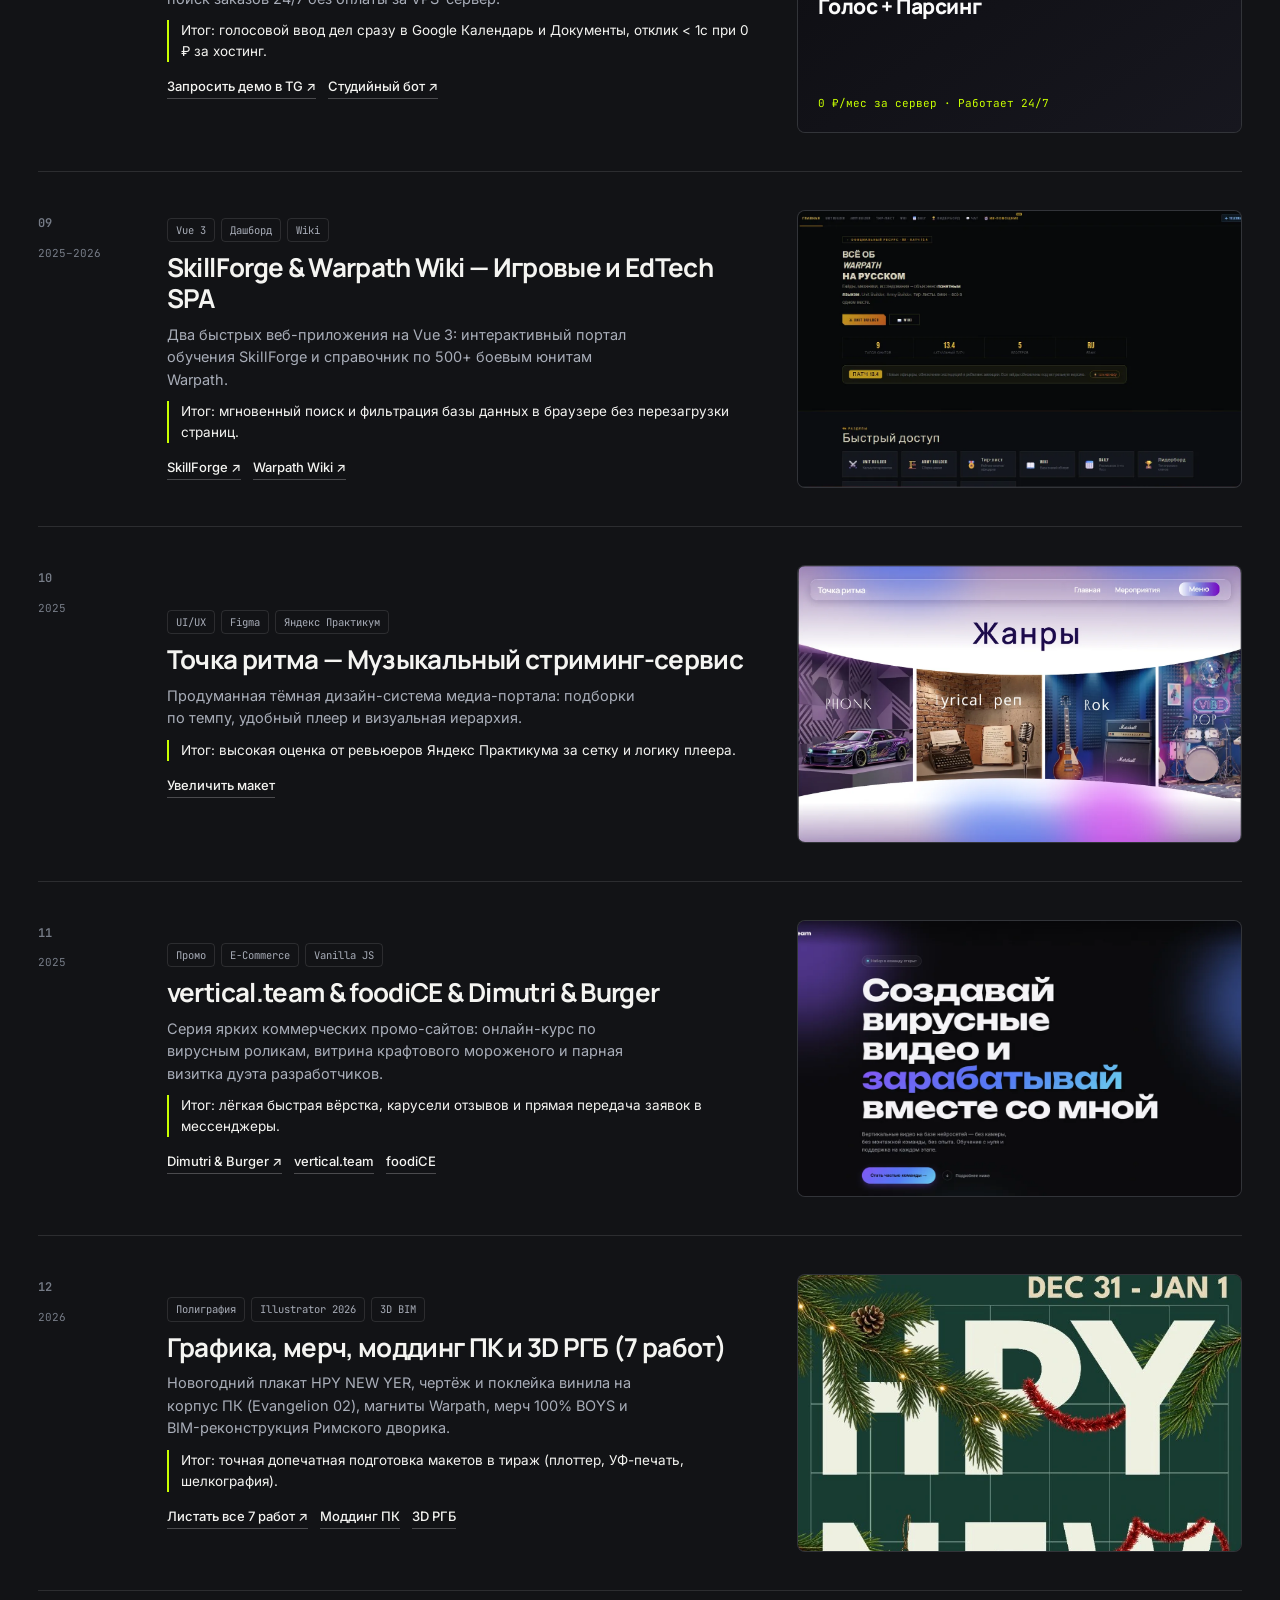
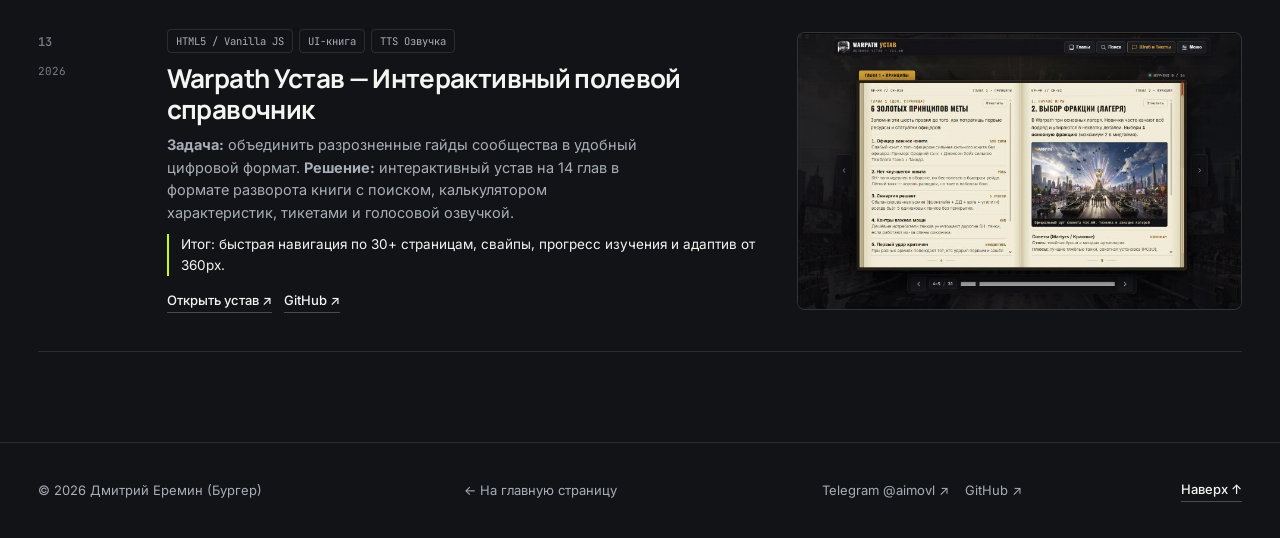
==== commit 7c3ff2dc: "feat(case): add Warpath Ustav interactive guide showcase to index and works archive" ====
--- a/works.html
+++ b/works.html
@@ -55,7 +55,7 @@
 
       <div class="header-row-meta" aria-hidden="true">
         <span>Полный каталог проектов · 2024–2026</span>
-        <span class="header-meta-hide-sm">12 подробных кейсов · Веб, UI/UX, 3D, AI и полиграфия</span>
+        <span class="header-meta-hide-sm">13 подробных кейсов · Веб, UI/UX, 3D, AI и полиграфия</span>
         <span class="meta-status"><span class="live-dot"></span>Свободен к проектам</span>
       </div>
     </div>
@@ -75,7 +75,7 @@
 
         <div class="cases-controls">
           <div class="filter-bar" role="tablist" aria-label="Фильтр кейсов">
-            <button type="button" class="filter-btn active" data-filter="all" role="tab" aria-selected="true">Все (12)</button>
+            <button type="button" class="filter-btn active" data-filter="all" role="tab" aria-selected="true">Все (13)</button>
             <button type="button" class="filter-btn" data-filter="web" role="tab" aria-selected="false">Веб-сайты и сервисы</button>
             <button type="button" class="filter-btn" data-filter="ui" role="tab" aria-selected="false">Дизайн Figma</button>
             <button type="button" class="filter-btn" data-filter="ai" role="tab" aria-selected="false">3D и AI-боты</button>
@@ -310,6 +310,24 @@
             </div>
             <div class="case-media">
               <button type="button" class="case-media-btn" data-gallery="print" data-gallery-index="0" data-gallery-title="Графика, мерч, моддинг и 3D BIM"><img src="assets/img/poster_newyear.webp" width="724" height="1024" alt="Новогодний плакат" loading="lazy" /></button>
+            </div>
+          </article>
+
+          <!-- 13 -->
+          <article class="case-row" data-cat="web ui">
+            <div class="case-num-col"><span class="case-index">13</span><span class="case-year">2026</span></div>
+            <div class="case-info">
+              <div class="case-badges"><span class="case-tag">HTML5 / Vanilla JS</span><span class="case-tag">UI-книга</span><span class="case-tag">TTS Озвучка</span></div>
+              <h2 class="case-title">Warpath Устав — Интерактивный полевой справочник</h2>
+              <p class="case-summary"><strong>Задача:</strong> объединить разрозненные гайды сообщества в удобный цифровой формат. <strong>Решение:</strong> интерактивный устав на 14 глав в формате разворота книги с поиском, калькулятором характеристик, тикетами и голосовой озвучкой.</p>
+              <p class="case-result">Итог: быстрая навигация по 30+ страницам, свайпы, прогресс изучения и адаптив от 360px.</p>
+              <div class="case-links">
+                <a href="https://228burger228.github.io/warpathGideVibe/#page=4" target="_blank" rel="noopener noreferrer" class="case-link">Открыть устав ↗</a>
+                <a href="https://github.com/228burger228/warpathGideVibe" target="_blank" rel="noopener noreferrer" class="case-link">GitHub ↗</a>
+              </div>
+            </div>
+            <div class="case-media">
+              <button type="button" class="case-media-btn" data-preview="assets/img/warpathguide.webp" data-preview-title="Warpath Устав — Интерактивный справочник"><img src="assets/img/warpathguide.webp" width="1024" height="464" alt="Warpath Устав" loading="lazy" /></button>
             </div>
           </article>
 
